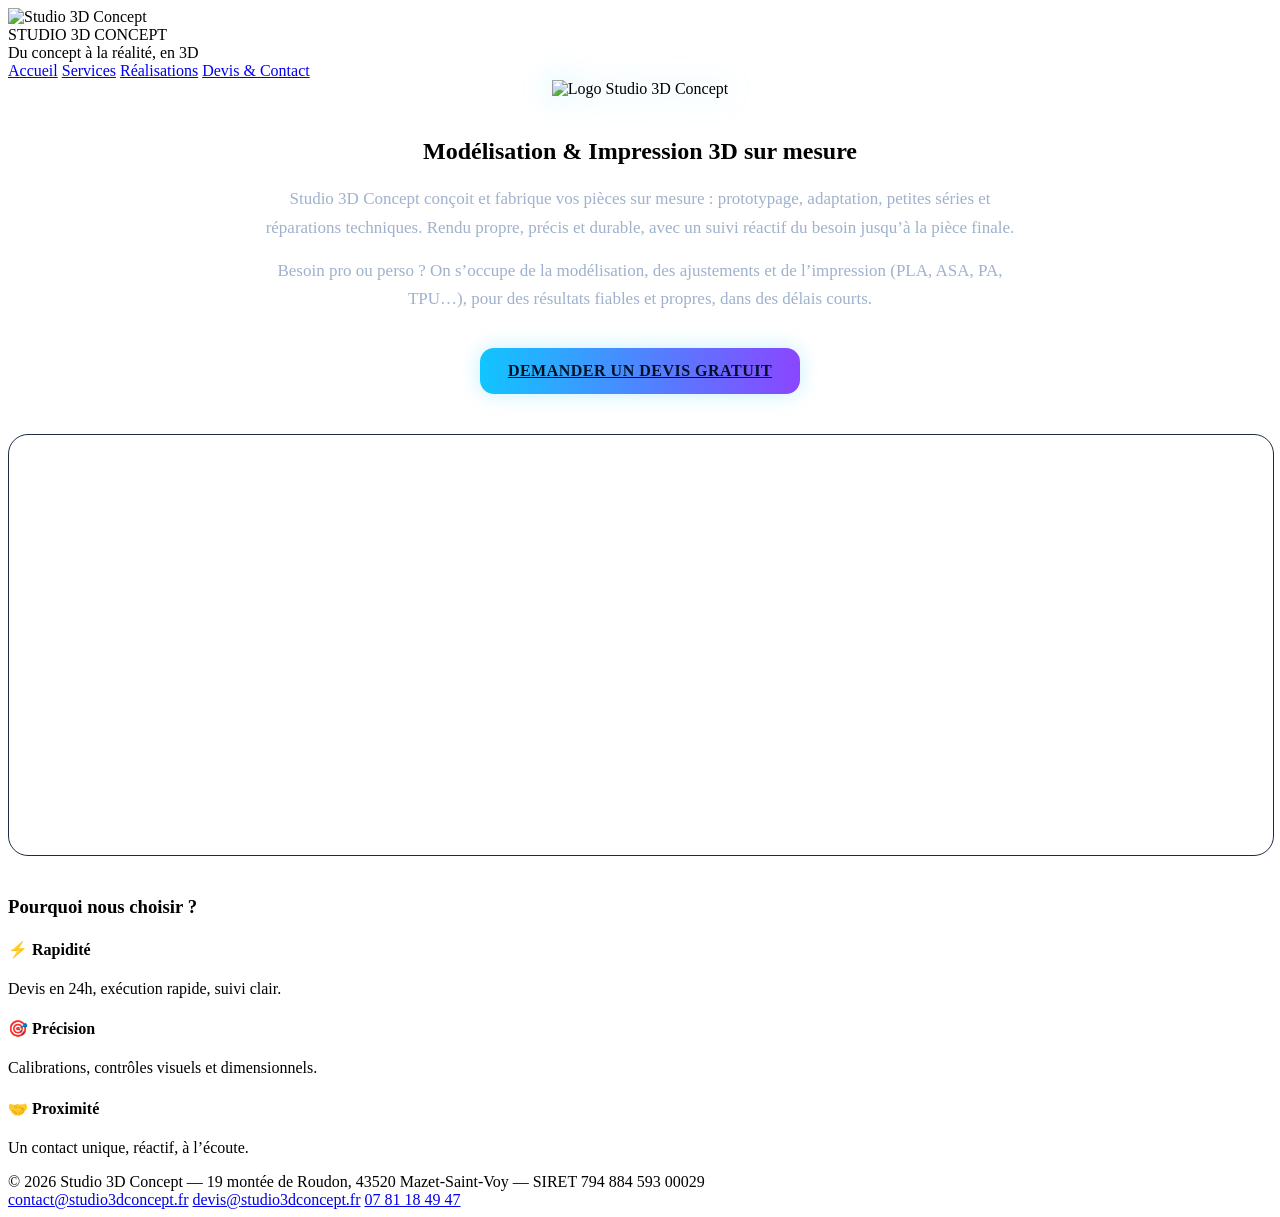
==== index.html @ 55930c5d "Add files via upload" ====
<!DOCTYPE html>
<html lang="fr">
<head>
  <meta charset="UTF-8" />
  <meta name="viewport" content="width=device-width, initial-scale=1" />
  <title>Studio 3D Concept | Modélisation & Impression 3D sur mesure en Haute-Loire</title>

  <!-- SEO de base -->
  <meta name="description" content="Studio 3D Concept à Mazet-Saint-Voy (43) : modélisation et impression 3D sur mesure. Du prototype à la petite série, rendu propre, précis et rapide. Devis gratuit." />
  <meta name="keywords" content="impression 3D, modélisation 3D, prototype, Haute-Loire, Studio 3D Concept, pièce sur mesure, prototypage, réparation, petite série, Mazet-Saint-Voy" />
  <meta name="robots" content="index, follow" />
  <meta name="author" content="Studio 3D Concept" />

  <!-- Open Graph / partage -->
  <meta property="og:type" content="website" />
  <meta property="og:title" content="Studio 3D Concept | Du concept à la réalité, en 3D" />
  <meta property="og:description" content="Modélisation & Impression 3D sur mesure — prototypes, adaptations, réparations et petites séries." />
  <meta property="og:url" content="https://studio3dconcept.fr" />
  <meta property="og:image" content="https://studio3dconcept.fr/assets/img/logo-Picsart-BackgroundRemover.png" />

  <!-- Favicon -->
  <link rel="icon" type="image/png" href="assets/img/logo-Picsart-BackgroundRemover.png" />

  <!-- Google Search Console -->
  <meta name="google-site-verification" content="google74eea934f2aa5e06" />

  <!-- Google Analytics (GA4) -->
  <!-- Google tag (gtag.js) -->
  <script async src="https://www.googletagmanager.com/gtag/js?id=G-MCQ4XC82R2"></script>
  <script>
    window.dataLayer = window.dataLayer || [];
    function gtag(){dataLayer.push(arguments);}
    gtag('js', new Date());
    gtag('config', 'G-MCQ4XC82R2');
  </script>

  <!-- Données structurées (référencement local) -->
  <script type="application/ld+json">
  {
    "@context": "https://schema.org",
    "@type": "LocalBusiness",
    "name": "Studio 3D Concept",
    "image": "https://studio3dconcept.fr/assets/img/logo-Picsart-BackgroundRemover.png",
    "url": "https://studio3dconcept.fr",
    "telephone": "+33781184947",
    "email": "contact@studio3dconcept.fr",
    "address": {
      "@type": "PostalAddress",
      "streetAddress": "19 montée de Roudon",
      "postalCode": "43520",
      "addressLocality": "Mazet-Saint-Voy",
      "addressCountry": "FR"
    },
    "description": "Modélisation et impression 3D sur mesure : prototypes, ajustements, réparations et petites séries."
  }
  </script>

  <!-- CSS global -->
  <link rel="stylesheet" href="assets/css/app.css" />

  <!-- Styles page -->
  <style>
    .hero-logo{width:160px;height:auto;margin-bottom:20px;filter:drop-shadow(0 0 15px rgba(17,197,255,.3))}
    .intro-text{max-width:780px;margin:14px auto;color:#9fb1cc;font-size:17px;line-height:1.7}
    .cta-btn{display:inline-block;margin-top:20px;padding:14px 28px;border-radius:14px;
      background:linear-gradient(90deg,#11c5ff,#8a46ff);color:#001122;font-weight:800;text-transform:uppercase;letter-spacing:.5px;
      box-shadow:0 0 20px rgba(17,197,255,.25);transition:transform .2s,opacity .2s}
    .cta-btn:hover{transform:translateY(-2px);opacity:.9}
    .carousel{width:100%;height:420px;border-radius:20px;overflow:hidden;position:relative;border:1px solid #1f2b45;margin:40px auto}
    .carousel img{position:absolute;inset:0;width:100%;height:100%;object-fit:cover;opacity:0;transition:opacity 1s ease-in-out}
    .carousel img.active{opacity:1}
    @media (max-width:700px){.carousel{height:300px}}
  </style>
</head>

<body>
  <!-- HEADER -->
  <header class="hdr">
    <div class="container topbar">
      <img src="assets/img/logo-Picsart-BackgroundRemover.png" alt="Studio 3D Concept" class="logo" />
      <div>
        <div class="brand">STUDIO 3D CONCEPT</div>
        <div class="tag">Du concept à la réalité, en 3D</div>
      </div>
    </div>
    <nav class="container nav">
      <a href="./index.html" aria-current="page">Accueil</a>
      <a href="./services.html">Services</a>
      <a href="./realisations.html">Réalisations</a>
      <a href="./contact.html">Devis & Contact</a>
    </nav>
  </header>

  <!-- CONTENU -->
  <main class="container">
    <!-- HERO -->
    <section class="hero" style="text-align:center">
      <img src="assets/img/logo-Picsart-BackgroundRemover.png" alt="Logo Studio 3D Concept" class="hero-logo" />
      <h1>Modélisation & Impression 3D sur mesure</h1>
      <p class="intro-text">
        Studio 3D Concept conçoit et fabrique vos pièces sur mesure : prototypage, adaptation,
        petites séries et réparations techniques. Rendu propre, précis et durable, avec un suivi
        réactif du besoin jusqu’à la pièce finale.
      </p>
      <p class="intro-text">
        Besoin pro ou perso ? On s’occupe de la modélisation, des ajustements et de l’impression
        (PLA, ASA, PA, TPU…), pour des résultats fiables et propres, dans des délais courts.
      </p>
      <a href="./contact.html" class="cta-btn">Demander un devis gratuit</a>
    </section>

    <!-- CARROUSEL -->
    <section>
      <div class="carousel" id="carousel">
        <img src="assets/img/logo1.jpg" alt="Pièce 3D 1" class="active" />
        <img src="assets/img/gallery2.jpg" alt="Pièce 3D 2" />
        <img src="assets/img/gallery3.jpg" alt="Pièce 3D 3" />
        <img src="assets/img/gallery4.jpg" alt="Pièce 3D 4" />
      </div>
    </section>

    <!-- VALEURS -->
    <section>
      <div class="card">
        <h3>Pourquoi nous choisir ?</h3>
        <div class="grid-3">
          <div class="pill"><h4>⚡ Rapidité</h4><p class="lead">Devis en 24h, exécution rapide, suivi clair.</p></div>
          <div class="pill"><h4>🎯 Précision</h4><p class="lead">Calibrations, contrôles visuels et dimensionnels.</p></div>
          <div class="pill"><h4>🤝 Proximité</h4><p class="lead">Un contact unique, réactif, à l’écoute.</p></div>
        </div>
      </div>
    </section>
  </main>

  <!-- FOOTER -->
  <footer class="foot">
    <div class="container">
      © <span id="year"></span> Studio 3D Concept — 19 montée de Roudon, 43520 Mazet-Saint-Voy — SIRET 794 884 593 00029
      <div class="contacts">
        <a href="mailto:contact@studio3dconcept.fr">contact@studio3dconcept.fr</a>
        <a href="mailto:devis@studio3dconcept.fr">devis@studio3dconcept.fr</a>
        <a href="tel:+33781184947">07 81 18 49 47</a>
      </div>
    </div>
  </footer>

  <!-- JS global (si tu as un app.css/app.js) -->
  <script src="assets/js/main.js"></script>

  <!-- JS page : année + carrousel robuste -->
  <script>
    document.addEventListener('DOMContentLoaded', () => {
      const y = document.getElementById('year');
      if (y) y.textContent = new Date().getFullYear();

      const box = document.getElementById('carousel');
      if (!box) return;

      const nodes = [...box.querySelectorAll('img')];
      if (!nodes.length) return;

      const ok = [];
      let left = nodes.length;

      function start() {
        if (!ok.length) return;
        ok.forEach((img, i) => img.classList.toggle('active', i === 0));
        let i = 0;
        setInterval(() => {
          ok[i].classList.remove('active');
          i = (i + 1) % ok.length;
          ok[i].classList.add('active');
        }, 5000);
      }

      nodes.forEach(img => {
        const t = new Image();
        t.onload  = () => { ok.push(img); if (--left === 0) start(); };
        t.onerror = () => { img.remove();  if (--left === 0) start(); };
        t.src = img.src;
      });
    });
  </script>
</body>
</html>
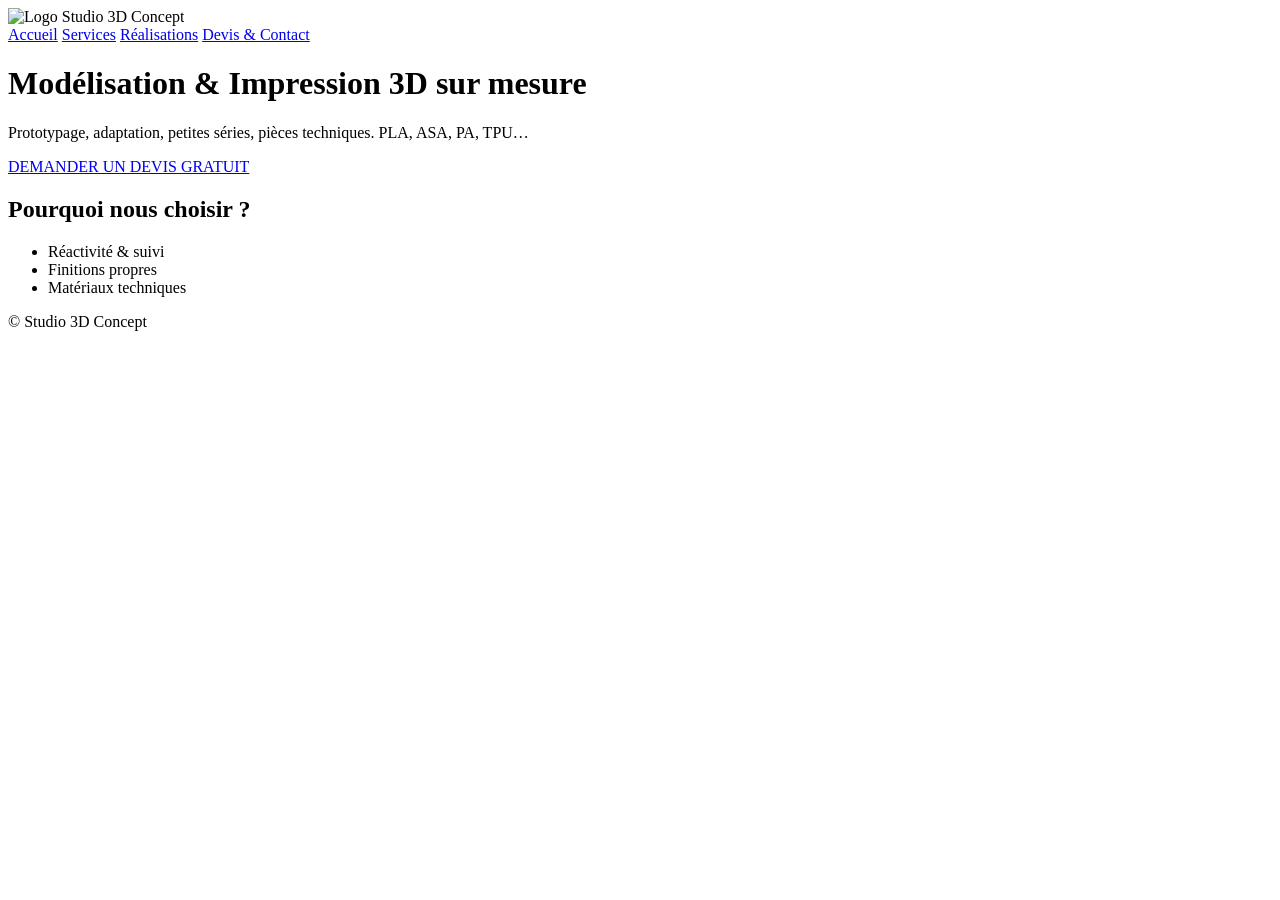
==== commit c2902697: "index.html" ====
--- a/index.html
+++ b/index.html
@@ -1,185 +1,45 @@
 <!DOCTYPE html>
 <html lang="fr">
 <head>
-  <meta charset="UTF-8" />
-  <meta name="viewport" content="width=device-width, initial-scale=1" />
-  <title>Studio 3D Concept | Modélisation & Impression 3D sur mesure en Haute-Loire</title>
+<meta charset="utf-8" />
+<meta name="viewport" content="width=device-width, initial-scale=1" />
+<title>Studio 3D Concept – Modélisation & Impression 3D</title>
+<!-- IMPORTANT pour GitHub Pages -->
+<base href="/studio3dconcept/">
+<link rel="stylesheet" href="app.css" />
+<script defer src="main.js"></script>
+</head>
+<body>
+<header class="container">
+<img src="logo1.jpg" alt="Logo Studio 3D Concept" class="logo" />
+<nav class="nav">
+<a href="index.html">Accueil</a>
+<a href="services.html">Services</a>
+<a href="realisations.html">Réalisations</a>
+<a href="contact.html">Devis & Contact</a>
+</nav>
+</header>
 
-  <!-- SEO de base -->
-  <meta name="description" content="Studio 3D Concept à Mazet-Saint-Voy (43) : modélisation et impression 3D sur mesure. Du prototype à la petite série, rendu propre, précis et rapide. Devis gratuit." />
-  <meta name="keywords" content="impression 3D, modélisation 3D, prototype, Haute-Loire, Studio 3D Concept, pièce sur mesure, prototypage, réparation, petite série, Mazet-Saint-Voy" />
-  <meta name="robots" content="index, follow" />
-  <meta name="author" content="Studio 3D Concept" />
 
-  <!-- Open Graph / partage -->
-  <meta property="og:type" content="website" />
-  <meta property="og:title" content="Studio 3D Concept | Du concept à la réalité, en 3D" />
-  <meta property="og:description" content="Modélisation & Impression 3D sur mesure — prototypes, adaptations, réparations et petites séries." />
-  <meta property="og:url" content="https://studio3dconcept.fr" />
-  <meta property="og:image" content="https://studio3dconcept.fr/assets/img/logo-Picsart-BackgroundRemover.png" />
+<main class="container">
+<h1>Modélisation & Impression 3D sur mesure</h1>
+<p>Prototypage, adaptation, petites séries, pièces techniques. PLA, ASA, PA, TPU…</p>
+<p><a class="btn" href="contact.html">DEMANDER UN DEVIS GRATUIT</a></p>
 
-  <!-- Favicon -->
-  <link rel="icon" type="image/png" href="assets/img/logo-Picsart-BackgroundRemover.png" />
 
-  <!-- Google Search Console -->
-  <meta name="google-site-verification" content="google74eea934f2aa5e06" />
+<section class="card">
+<h2>Pourquoi nous choisir ?</h2>
+<ul>
+<li>Réactivité & suivi</li>
+<li>Finitions propres</li>
+<li>Matériaux techniques</li>
+</ul>
+</section>
+</main>
 
-  <!-- Google Analytics (GA4) -->
-  <!-- Google tag (gtag.js) -->
-  <script async src="https://www.googletagmanager.com/gtag/js?id=G-MCQ4XC82R2"></script>
-  <script>
-    window.dataLayer = window.dataLayer || [];
-    function gtag(){dataLayer.push(arguments);}
-    gtag('js', new Date());
-    gtag('config', 'G-MCQ4XC82R2');
-  </script>
 
-  <!-- Données structurées (référencement local) -->
-  <script type="application/ld+json">
-  {
-    "@context": "https://schema.org",
-    "@type": "LocalBusiness",
-    "name": "Studio 3D Concept",
-    "image": "https://studio3dconcept.fr/assets/img/logo-Picsart-BackgroundRemover.png",
-    "url": "https://studio3dconcept.fr",
-    "telephone": "+33781184947",
-    "email": "contact@studio3dconcept.fr",
-    "address": {
-      "@type": "PostalAddress",
-      "streetAddress": "19 montée de Roudon",
-      "postalCode": "43520",
-      "addressLocality": "Mazet-Saint-Voy",
-      "addressCountry": "FR"
-    },
-    "description": "Modélisation et impression 3D sur mesure : prototypes, ajustements, réparations et petites séries."
-  }
-  </script>
-
-  <!-- CSS global -->
-  <link rel="stylesheet" href="assets/css/app.css" />
-
-  <!-- Styles page -->
-  <style>
-    .hero-logo{width:160px;height:auto;margin-bottom:20px;filter:drop-shadow(0 0 15px rgba(17,197,255,.3))}
-    .intro-text{max-width:780px;margin:14px auto;color:#9fb1cc;font-size:17px;line-height:1.7}
-    .cta-btn{display:inline-block;margin-top:20px;padding:14px 28px;border-radius:14px;
-      background:linear-gradient(90deg,#11c5ff,#8a46ff);color:#001122;font-weight:800;text-transform:uppercase;letter-spacing:.5px;
-      box-shadow:0 0 20px rgba(17,197,255,.25);transition:transform .2s,opacity .2s}
-    .cta-btn:hover{transform:translateY(-2px);opacity:.9}
-    .carousel{width:100%;height:420px;border-radius:20px;overflow:hidden;position:relative;border:1px solid #1f2b45;margin:40px auto}
-    .carousel img{position:absolute;inset:0;width:100%;height:100%;object-fit:cover;opacity:0;transition:opacity 1s ease-in-out}
-    .carousel img.active{opacity:1}
-    @media (max-width:700px){.carousel{height:300px}}
-  </style>
-</head>
-
-<body>
-  <!-- HEADER -->
-  <header class="hdr">
-    <div class="container topbar">
-      <img src="assets/img/logo-Picsart-BackgroundRemover.png" alt="Studio 3D Concept" class="logo" />
-      <div>
-        <div class="brand">STUDIO 3D CONCEPT</div>
-        <div class="tag">Du concept à la réalité, en 3D</div>
-      </div>
-    </div>
-    <nav class="container nav">
-      <a href="./index.html" aria-current="page">Accueil</a>
-      <a href="./services.html">Services</a>
-      <a href="./realisations.html">Réalisations</a>
-      <a href="./contact.html">Devis & Contact</a>
-    </nav>
-  </header>
-
-  <!-- CONTENU -->
-  <main class="container">
-    <!-- HERO -->
-    <section class="hero" style="text-align:center">
-      <img src="assets/img/logo-Picsart-BackgroundRemover.png" alt="Logo Studio 3D Concept" class="hero-logo" />
-      <h1>Modélisation & Impression 3D sur mesure</h1>
-      <p class="intro-text">
-        Studio 3D Concept conçoit et fabrique vos pièces sur mesure : prototypage, adaptation,
-        petites séries et réparations techniques. Rendu propre, précis et durable, avec un suivi
-        réactif du besoin jusqu’à la pièce finale.
-      </p>
-      <p class="intro-text">
-        Besoin pro ou perso ? On s’occupe de la modélisation, des ajustements et de l’impression
-        (PLA, ASA, PA, TPU…), pour des résultats fiables et propres, dans des délais courts.
-      </p>
-      <a href="./contact.html" class="cta-btn">Demander un devis gratuit</a>
-    </section>
-
-    <!-- CARROUSEL -->
-    <section>
-      <div class="carousel" id="carousel">
-        <img src="assets/img/logo1.jpg" alt="Pièce 3D 1" class="active" />
-        <img src="assets/img/gallery2.jpg" alt="Pièce 3D 2" />
-        <img src="assets/img/gallery3.jpg" alt="Pièce 3D 3" />
-        <img src="assets/img/gallery4.jpg" alt="Pièce 3D 4" />
-      </div>
-    </section>
-
-    <!-- VALEURS -->
-    <section>
-      <div class="card">
-        <h3>Pourquoi nous choisir ?</h3>
-        <div class="grid-3">
-          <div class="pill"><h4>⚡ Rapidité</h4><p class="lead">Devis en 24h, exécution rapide, suivi clair.</p></div>
-          <div class="pill"><h4>🎯 Précision</h4><p class="lead">Calibrations, contrôles visuels et dimensionnels.</p></div>
-          <div class="pill"><h4>🤝 Proximité</h4><p class="lead">Un contact unique, réactif, à l’écoute.</p></div>
-        </div>
-      </div>
-    </section>
-  </main>
-
-  <!-- FOOTER -->
-  <footer class="foot">
-    <div class="container">
-      © <span id="year"></span> Studio 3D Concept — 19 montée de Roudon, 43520 Mazet-Saint-Voy — SIRET 794 884 593 00029
-      <div class="contacts">
-        <a href="mailto:contact@studio3dconcept.fr">contact@studio3dconcept.fr</a>
-        <a href="mailto:devis@studio3dconcept.fr">devis@studio3dconcept.fr</a>
-        <a href="tel:+33781184947">07 81 18 49 47</a>
-      </div>
-    </div>
-  </footer>
-
-  <!-- JS global (si tu as un app.css/app.js) -->
-  <script src="assets/js/main.js"></script>
-
-  <!-- JS page : année + carrousel robuste -->
-  <script>
-    document.addEventListener('DOMContentLoaded', () => {
-      const y = document.getElementById('year');
-      if (y) y.textContent = new Date().getFullYear();
-
-      const box = document.getElementById('carousel');
-      if (!box) return;
-
-      const nodes = [...box.querySelectorAll('img')];
-      if (!nodes.length) return;
-
-      const ok = [];
-      let left = nodes.length;
-
-      function start() {
-        if (!ok.length) return;
-        ok.forEach((img, i) => img.classList.toggle('active', i === 0));
-        let i = 0;
-        setInterval(() => {
-          ok[i].classList.remove('active');
-          i = (i + 1) % ok.length;
-          ok[i].classList.add('active');
-        }, 5000);
-      }
-
-      nodes.forEach(img => {
-        const t = new Image();
-        t.onload  = () => { ok.push(img); if (--left === 0) start(); };
-        t.onerror = () => { img.remove();  if (--left === 0) start(); };
-        t.src = img.src;
-      });
-    });
-  </script>
+<footer class="container foot">
+© Studio 3D Concept
+</footer>
 </body>
 </html>
--- a/app.css
+++ b/app.css
@@ -0,0 +1,102 @@
+:root{
+  --bg:#000; --text:#eaf2ff; --muted:#9fb1cc;
+  --line:#1f2b45; --card:#0a0d16;
+  --c1:#11c5ff; --c2:#8a46ff;
+}
+*{box-sizing:border-box} html,body{margin:0}
+body{background:var(--bg);color:var(--text);font-family:Inter,system-ui,Arial,sans-serif}
+a{color:var(--c1);text-decoration:none} a:hover{text-decoration:underline}
+.container{max-width:1100px;margin:0 auto;padding:0 20px}
+
+/* Header + nav */
+.hdr{border-bottom:1px solid var(--line);background:#05070d}
+.topbar{display:flex;align-items:center;gap:16px;padding:12px 0}
+.logo{width:44px;height:44px;object-fit:contain;filter:drop-shadow(0 0 10px rgba(138,70,255,.35))}
+.brand{font-weight:800;font-size:18px;background:linear-gradient(90deg,var(--c1),var(--c2));-webkit-background-clip:text;color:transparent}
+.tag{color:var(--muted);font-size:12px}
+.nav{display:flex;gap:14px;flex-wrap:wrap;padding:8px 0 14px}
+.nav a{padding:10px 14px;border:1px solid transparent;border-radius:10px;color:#d9e7ff}
+.nav a.active,.nav a:hover{border-color:var(--line);background:#0e1a31}
+
+/* Sections */
+.hero{padding:56px 0;text-align:center}
+.hero h1,.hero h2{margin:0;font-size:40px;font-weight:800;background:linear-gradient(90deg,var(--c1),var(--c2));-webkit-background-clip:text;color:transparent}
+.hero p{max-width:820px;margin:14px auto 0;color:var(--muted);font-size:18px;line-height:1.6}
+section{padding:36px 0}
+.card{background:var(--card);border:1px solid var(--line);border-radius:18px;padding:24px}
+.grid-2{display:grid;grid-template-columns:repeat(2,minmax(0,1fr));gap:16px}
+.grid-3{display:grid;grid-template-columns:repeat(3,minmax(0,1fr));gap:16px}
+@media (max-width:900px){.grid-2,.grid-3{grid-template-columns:1fr}}
+h3{margin:0 0 14px;font-size:24px;font-weight:800;background:linear-gradient(90deg,var(--c1),var(--c2));-webkit-background-clip:text;color:transparent}
+.lead{color:var(--muted)}
+.pill{background:#0e1a31;border:1px solid var(--line);border-radius:14px;padding:14px}
+.pill h4{margin:0 0 6px;color:var(--c1);font-size:18px}
+
+/* Gallery */
+.gallery{display:grid;grid-template-columns:repeat(auto-fit,minmax(180px,1fr));gap:14px}
+.thumb{aspect-ratio:1/1;border-radius:14px;overflow:hidden;border:1px solid var(--line);background:#0e1a31;cursor:pointer}
+.thumb img{width:100%;height:100%;object-fit:cover;transition:transform .25s,opacity .25s}
+.thumb:hover img{transform:scale(1.04);opacity:.95}
+
+/* Form + footer */
+form{display:grid;gap:12px;max-width:560px;margin:0 auto}
+input,textarea{background:#0e1a31;border:1px solid var(--line);border-radius:12px;color:var(--text);padding:12px;font:inherit}
+textarea{min-height:130px}
+button{background:linear-gradient(90deg,var(--c1),var(--c2));color:#001122;font-weight:800;padding:12px 18px;border:none;border-radius:12px;cursor:pointer}
+button:hover{opacity:.9}
+.foot{margin-top:40px;border-top:1px solid var(--line);background:#05070d;padding:22px 0;text-align:center;color:var(--muted);font-size:14px}
+.foot .contacts{margin-top:8px;display:flex;gap:12px;flex-wrap:wrap;justify-content:center}
+.foot .contacts a{color:#fff}
+/* HERO logo et texte */
+.hero-logo{
+  width:160px;
+  height:auto;
+  margin-bottom:20px;
+  filter:drop-shadow(0 0 15px rgba(17,197,255,.3));
+}
+.intro-text{
+  max-width:780px;
+  margin:14px auto;
+  color:var(--muted);
+  font-size:17px;
+  line-height:1.7;
+}
+.cta-btn{
+  display:inline-block;
+  margin-top:20px;
+  padding:14px 28px;
+  border-radius:14px;
+  background:linear-gradient(90deg,var(--c1),var(--c2));
+  color:#001122;
+  font-weight:800;
+  text-transform:uppercase;
+  letter-spacing:.5px;
+  box-shadow:0 0 20px rgba(17,197,255,.25);
+  transition:transform .2s,opacity .2s;
+}
+.cta-btn:hover{
+  transform:translateY(-2px);
+  opacity:.9;
+}
+
+/* CARROUSEL */
+.carousel{
+  width:100%;
+  height:420px;
+  border-radius:20px;
+  overflow:hidden;
+  position:relative;
+  border:1px solid var(--line);
+  margin:40px auto;
+}
+.carousel img{
+  position:absolute;
+  width:100%;
+  height:100%;
+  object-fit:cover;
+  opacity:0;
+  transition:opacity 1s ease-in-out;
+}
+.carousel img.active{
+  opacity:1;
+}
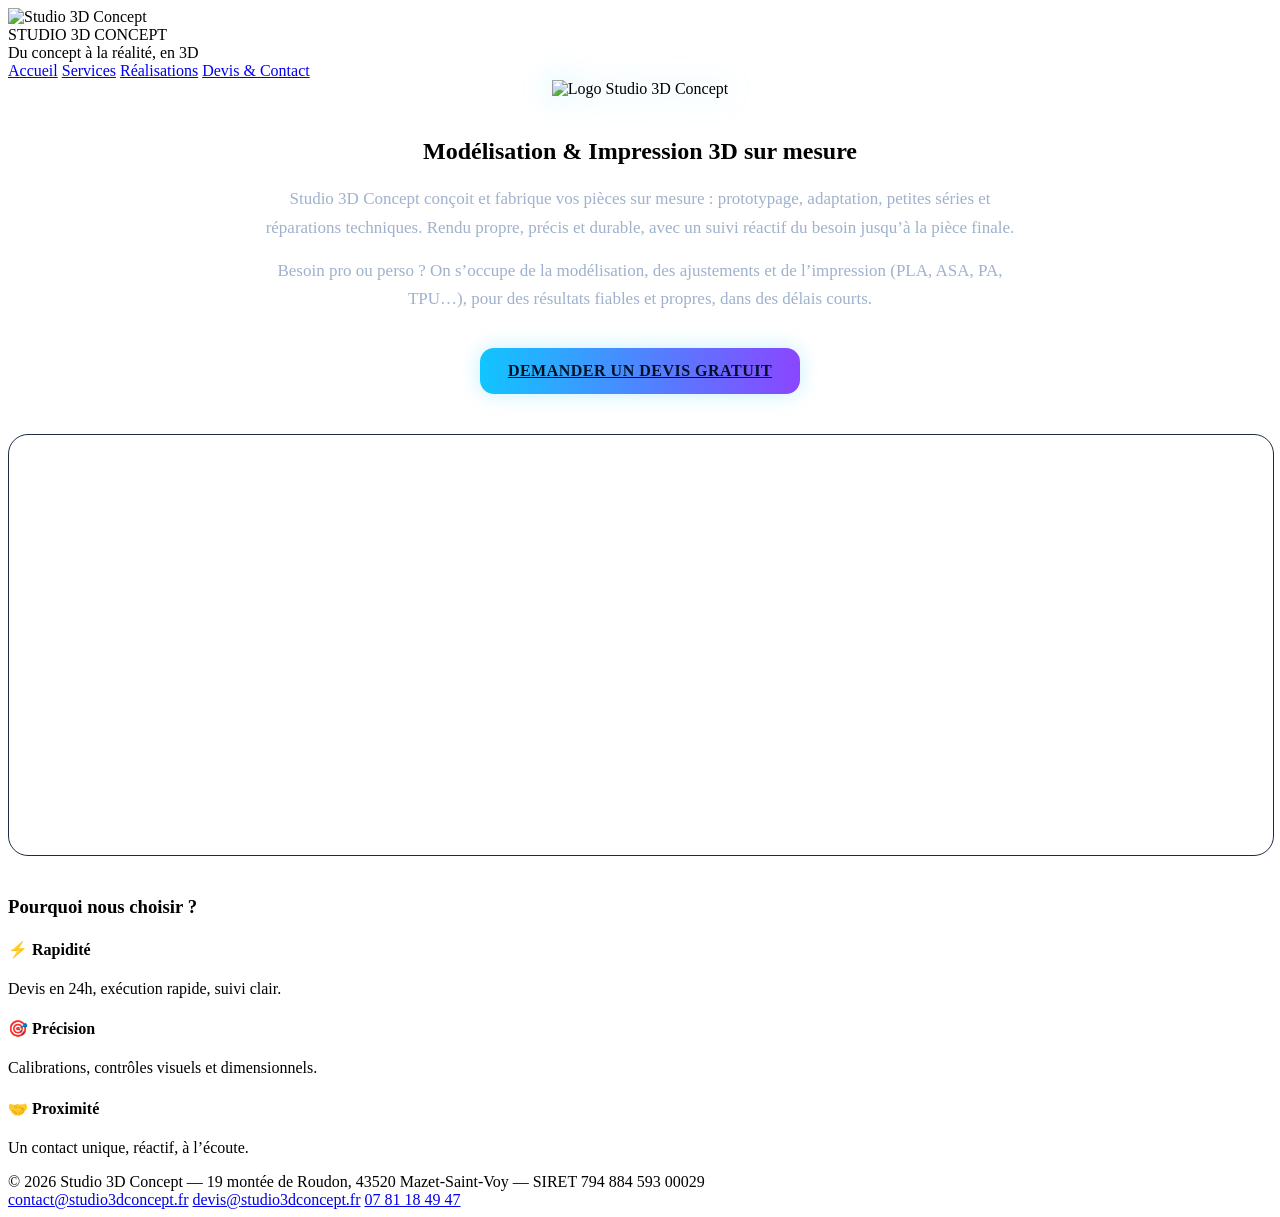
==== commit 1d4de8f1: "Add files via upload" ====
--- a/index.html
+++ b/index.html
@@ -1,45 +1,185 @@
 <!DOCTYPE html>
 <html lang="fr">
 <head>
-<meta charset="utf-8" />
-<meta name="viewport" content="width=device-width, initial-scale=1" />
-<title>Studio 3D Concept – Modélisation & Impression 3D</title>
-<!-- IMPORTANT pour GitHub Pages -->
-<base href="/studio3dconcept/">
-<link rel="stylesheet" href="app.css" />
-<script defer src="main.js"></script>
+  <meta charset="UTF-8" />
+  <meta name="viewport" content="width=device-width, initial-scale=1" />
+  <title>Studio 3D Concept | Modélisation & Impression 3D sur mesure en Haute-Loire</title>
+
+  <!-- SEO de base -->
+  <meta name="description" content="Studio 3D Concept à Mazet-Saint-Voy (43) : modélisation et impression 3D sur mesure. Du prototype à la petite série, rendu propre, précis et rapide. Devis gratuit." />
+  <meta name="keywords" content="impression 3D, modélisation 3D, prototype, Haute-Loire, Studio 3D Concept, pièce sur mesure, prototypage, réparation, petite série, Mazet-Saint-Voy" />
+  <meta name="robots" content="index, follow" />
+  <meta name="author" content="Studio 3D Concept" />
+
+  <!-- Open Graph / partage -->
+  <meta property="og:type" content="website" />
+  <meta property="og:title" content="Studio 3D Concept | Du concept à la réalité, en 3D" />
+  <meta property="og:description" content="Modélisation & Impression 3D sur mesure — prototypes, adaptations, réparations et petites séries." />
+  <meta property="og:url" content="https://studio3dconcept.fr" />
+  <meta property="og:image" content="https://studio3dconcept.fr/assets/img/logo-Picsart-BackgroundRemover.png" />
+
+  <!-- Favicon -->
+  <link rel="icon" type="image/png" href="assets/img/logo-Picsart-BackgroundRemover.png" />
+
+  <!-- Google Search Console -->
+  <meta name="google-site-verification" content="google74eea934f2aa5e06" />
+
+  <!-- Google Analytics (GA4) -->
+  <!-- Google tag (gtag.js) -->
+  <script async src="https://www.googletagmanager.com/gtag/js?id=G-MCQ4XC82R2"></script>
+  <script>
+    window.dataLayer = window.dataLayer || [];
+    function gtag(){dataLayer.push(arguments);}
+    gtag('js', new Date());
+    gtag('config', 'G-MCQ4XC82R2');
+  </script>
+
+  <!-- Données structurées (référencement local) -->
+  <script type="application/ld+json">
+  {
+    "@context": "https://schema.org",
+    "@type": "LocalBusiness",
+    "name": "Studio 3D Concept",
+    "image": "https://studio3dconcept.fr/assets/img/logo-Picsart-BackgroundRemover.png",
+    "url": "https://studio3dconcept.fr",
+    "telephone": "+33781184947",
+    "email": "contact@studio3dconcept.fr",
+    "address": {
+      "@type": "PostalAddress",
+      "streetAddress": "19 montée de Roudon",
+      "postalCode": "43520",
+      "addressLocality": "Mazet-Saint-Voy",
+      "addressCountry": "FR"
+    },
+    "description": "Modélisation et impression 3D sur mesure : prototypes, ajustements, réparations et petites séries."
+  }
+  </script>
+
+  <!-- CSS global -->
+  <link rel="stylesheet" href="assets/css/app.css" />
+
+  <!-- Styles page -->
+  <style>
+    .hero-logo{width:160px;height:auto;margin-bottom:20px;filter:drop-shadow(0 0 15px rgba(17,197,255,.3))}
+    .intro-text{max-width:780px;margin:14px auto;color:#9fb1cc;font-size:17px;line-height:1.7}
+    .cta-btn{display:inline-block;margin-top:20px;padding:14px 28px;border-radius:14px;
+      background:linear-gradient(90deg,#11c5ff,#8a46ff);color:#001122;font-weight:800;text-transform:uppercase;letter-spacing:.5px;
+      box-shadow:0 0 20px rgba(17,197,255,.25);transition:transform .2s,opacity .2s}
+    .cta-btn:hover{transform:translateY(-2px);opacity:.9}
+    .carousel{width:100%;height:420px;border-radius:20px;overflow:hidden;position:relative;border:1px solid #1f2b45;margin:40px auto}
+    .carousel img{position:absolute;inset:0;width:100%;height:100%;object-fit:cover;opacity:0;transition:opacity 1s ease-in-out}
+    .carousel img.active{opacity:1}
+    @media (max-width:700px){.carousel{height:300px}}
+  </style>
 </head>
+
 <body>
-<header class="container">
-<img src="logo1.jpg" alt="Logo Studio 3D Concept" class="logo" />
-<nav class="nav">
-<a href="index.html">Accueil</a>
-<a href="services.html">Services</a>
-<a href="realisations.html">Réalisations</a>
-<a href="contact.html">Devis & Contact</a>
-</nav>
-</header>
+  <!-- HEADER -->
+  <header class="hdr">
+    <div class="container topbar">
+      <img src="assets/img/logo-Picsart-BackgroundRemover.png" alt="Studio 3D Concept" class="logo" />
+      <div>
+        <div class="brand">STUDIO 3D CONCEPT</div>
+        <div class="tag">Du concept à la réalité, en 3D</div>
+      </div>
+    </div>
+    <nav class="container nav">
+      <a href="./index.html" aria-current="page">Accueil</a>
+      <a href="./services.html">Services</a>
+      <a href="./realisations.html">Réalisations</a>
+      <a href="./contact.html">Devis & Contact</a>
+    </nav>
+  </header>
 
+  <!-- CONTENU -->
+  <main class="container">
+    <!-- HERO -->
+    <section class="hero" style="text-align:center">
+      <img src="assets/img/logo-Picsart-BackgroundRemover.png" alt="Logo Studio 3D Concept" class="hero-logo" />
+      <h1>Modélisation & Impression 3D sur mesure</h1>
+      <p class="intro-text">
+        Studio 3D Concept conçoit et fabrique vos pièces sur mesure : prototypage, adaptation,
+        petites séries et réparations techniques. Rendu propre, précis et durable, avec un suivi
+        réactif du besoin jusqu’à la pièce finale.
+      </p>
+      <p class="intro-text">
+        Besoin pro ou perso ? On s’occupe de la modélisation, des ajustements et de l’impression
+        (PLA, ASA, PA, TPU…), pour des résultats fiables et propres, dans des délais courts.
+      </p>
+      <a href="./contact.html" class="cta-btn">Demander un devis gratuit</a>
+    </section>
 
-<main class="container">
-<h1>Modélisation & Impression 3D sur mesure</h1>
-<p>Prototypage, adaptation, petites séries, pièces techniques. PLA, ASA, PA, TPU…</p>
-<p><a class="btn" href="contact.html">DEMANDER UN DEVIS GRATUIT</a></p>
+    <!-- CARROUSEL -->
+    <section>
+      <div class="carousel" id="carousel">
+        <img src="assets/img/logo1.jpg" alt="Pièce 3D 1" class="active" />
+        <img src="assets/img/gallery2.jpg" alt="Pièce 3D 2" />
+        <img src="assets/img/gallery3.jpg" alt="Pièce 3D 3" />
+        <img src="assets/img/gallery4.jpg" alt="Pièce 3D 4" />
+      </div>
+    </section>
 
+    <!-- VALEURS -->
+    <section>
+      <div class="card">
+        <h3>Pourquoi nous choisir ?</h3>
+        <div class="grid-3">
+          <div class="pill"><h4>⚡ Rapidité</h4><p class="lead">Devis en 24h, exécution rapide, suivi clair.</p></div>
+          <div class="pill"><h4>🎯 Précision</h4><p class="lead">Calibrations, contrôles visuels et dimensionnels.</p></div>
+          <div class="pill"><h4>🤝 Proximité</h4><p class="lead">Un contact unique, réactif, à l’écoute.</p></div>
+        </div>
+      </div>
+    </section>
+  </main>
 
-<section class="card">
-<h2>Pourquoi nous choisir ?</h2>
-<ul>
-<li>Réactivité & suivi</li>
-<li>Finitions propres</li>
-<li>Matériaux techniques</li>
-</ul>
-</section>
-</main>
+  <!-- FOOTER -->
+  <footer class="foot">
+    <div class="container">
+      © <span id="year"></span> Studio 3D Concept — 19 montée de Roudon, 43520 Mazet-Saint-Voy — SIRET 794 884 593 00029
+      <div class="contacts">
+        <a href="mailto:contact@studio3dconcept.fr">contact@studio3dconcept.fr</a>
+        <a href="mailto:devis@studio3dconcept.fr">devis@studio3dconcept.fr</a>
+        <a href="tel:+33781184947">07 81 18 49 47</a>
+      </div>
+    </div>
+  </footer>
 
+  <!-- JS global (si tu as un app.css/app.js) -->
+  <script src="assets/js/main.js"></script>
 
-<footer class="container foot">
-© Studio 3D Concept
-</footer>
+  <!-- JS page : année + carrousel robuste -->
+  <script>
+    document.addEventListener('DOMContentLoaded', () => {
+      const y = document.getElementById('year');
+      if (y) y.textContent = new Date().getFullYear();
+
+      const box = document.getElementById('carousel');
+      if (!box) return;
+
+      const nodes = [...box.querySelectorAll('img')];
+      if (!nodes.length) return;
+
+      const ok = [];
+      let left = nodes.length;
+
+      function start() {
+        if (!ok.length) return;
+        ok.forEach((img, i) => img.classList.toggle('active', i === 0));
+        let i = 0;
+        setInterval(() => {
+          ok[i].classList.remove('active');
+          i = (i + 1) % ok.length;
+          ok[i].classList.add('active');
+        }, 5000);
+      }
+
+      nodes.forEach(img => {
+        const t = new Image();
+        t.onload  = () => { ok.push(img); if (--left === 0) start(); };
+        t.onerror = () => { img.remove();  if (--left === 0) start(); };
+        t.src = img.src;
+      });
+    });
+  </script>
 </body>
 </html>
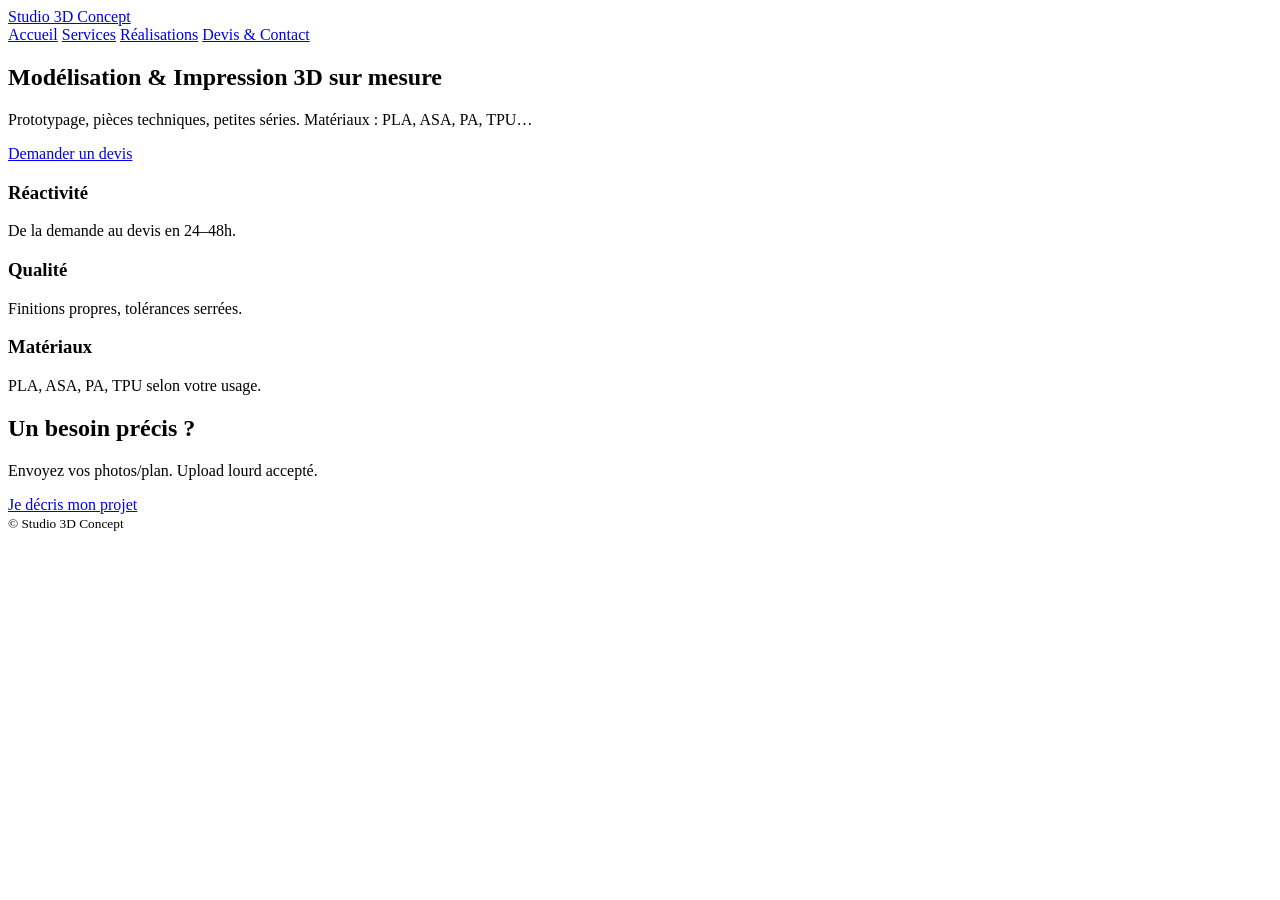
==== commit 780fb1ce: "Add files via upload" ====
--- a/index.html
+++ b/index.html
@@ -1,185 +1,61 @@
 <!DOCTYPE html>
 <html lang="fr">
 <head>
-  <meta charset="UTF-8" />
-  <meta name="viewport" content="width=device-width, initial-scale=1" />
-  <title>Studio 3D Concept | Modélisation & Impression 3D sur mesure en Haute-Loire</title>
+<meta charset="utf-8" />
+<meta name="viewport" content="width=device-width, initial-scale=1" />
+<title>Studio 3D Concept – Modélisation & Impression 3D</title>
+<base href="/studio3dconcept/">
+<link rel="stylesheet" href="app.css" />
+</head>
+<body>
+<header class="site">
+<a class="brand" href="index.html">
+<img src="logo1.jpg" alt="Logo" onerror="this.style.display='none'">
+<span>Studio 3D Concept</span>
+</a>
+<nav>
+<a class="active" href="index.html">Accueil</a>
+<a href="services.html">Services</a>
+<a href="realisations.html">Réalisations</a>
+<a href="contact.html">Devis & Contact</a>
+</nav>
+</header>
 
-  <!-- SEO de base -->
-  <meta name="description" content="Studio 3D Concept à Mazet-Saint-Voy (43) : modélisation et impression 3D sur mesure. Du prototype à la petite série, rendu propre, précis et rapide. Devis gratuit." />
-  <meta name="keywords" content="impression 3D, modélisation 3D, prototype, Haute-Loire, Studio 3D Concept, pièce sur mesure, prototypage, réparation, petite série, Mazet-Saint-Voy" />
-  <meta name="robots" content="index, follow" />
-  <meta name="author" content="Studio 3D Concept" />
 
-  <!-- Open Graph / partage -->
-  <meta property="og:type" content="website" />
-  <meta property="og:title" content="Studio 3D Concept | Du concept à la réalité, en 3D" />
-  <meta property="og:description" content="Modélisation & Impression 3D sur mesure — prototypes, adaptations, réparations et petites séries." />
-  <meta property="og:url" content="https://studio3dconcept.fr" />
-  <meta property="og:image" content="https://studio3dconcept.fr/assets/img/logo-Picsart-BackgroundRemover.png" />
+<main>
+<section class="hero">
+<h1>Modélisation & Impression 3D sur mesure</h1>
+<p>Prototypage, pièces techniques, petites séries. Matériaux : PLA, ASA, PA, TPU…</p>
+<a class="btn" href="contact.html">Demander un devis</a>
+</section>
 
-  <!-- Favicon -->
-  <link rel="icon" type="image/png" href="assets/img/logo-Picsart-BackgroundRemover.png" />
 
-  <!-- Google Search Console -->
-  <meta name="google-site-verification" content="google74eea934f2aa5e06" />
+<section class="grid">
+<article class="card">
+<h3>Réactivité</h3>
+<p>De la demande au devis en 24–48h.</p>
+</article>
+<article class="card">
+<h3>Qualité</h3>
+<p>Finitions propres, tolérances serrées.</p>
+</article>
+<article class="card">
+<h3>Matériaux</h3>
+<p>PLA, ASA, PA, TPU selon votre usage.</p>
+</article>
+</section>
 
-  <!-- Google Analytics (GA4) -->
-  <!-- Google tag (gtag.js) -->
-  <script async src="https://www.googletagmanager.com/gtag/js?id=G-MCQ4XC82R2"></script>
-  <script>
-    window.dataLayer = window.dataLayer || [];
-    function gtag(){dataLayer.push(arguments);}
-    gtag('js', new Date());
-    gtag('config', 'G-MCQ4XC82R2');
-  </script>
 
-  <!-- Données structurées (référencement local) -->
-  <script type="application/ld+json">
-  {
-    "@context": "https://schema.org",
-    "@type": "LocalBusiness",
-    "name": "Studio 3D Concept",
-    "image": "https://studio3dconcept.fr/assets/img/logo-Picsart-BackgroundRemover.png",
-    "url": "https://studio3dconcept.fr",
-    "telephone": "+33781184947",
-    "email": "contact@studio3dconcept.fr",
-    "address": {
-      "@type": "PostalAddress",
-      "streetAddress": "19 montée de Roudon",
-      "postalCode": "43520",
-      "addressLocality": "Mazet-Saint-Voy",
-      "addressCountry": "FR"
-    },
-    "description": "Modélisation et impression 3D sur mesure : prototypes, ajustements, réparations et petites séries."
-  }
-  </script>
+<section class="cta card">
+<h2>Un besoin précis ?</h2>
+<p>Envoyez vos photos/plan. Upload lourd accepté.</p>
+<a class="btn" href="contact.html">Je décris mon projet</a>
+</section>
+</main>
 
-  <!-- CSS global -->
-  <link rel="stylesheet" href="assets/css/app.css" />
 
-  <!-- Styles page -->
-  <style>
-    .hero-logo{width:160px;height:auto;margin-bottom:20px;filter:drop-shadow(0 0 15px rgba(17,197,255,.3))}
-    .intro-text{max-width:780px;margin:14px auto;color:#9fb1cc;font-size:17px;line-height:1.7}
-    .cta-btn{display:inline-block;margin-top:20px;padding:14px 28px;border-radius:14px;
-      background:linear-gradient(90deg,#11c5ff,#8a46ff);color:#001122;font-weight:800;text-transform:uppercase;letter-spacing:.5px;
-      box-shadow:0 0 20px rgba(17,197,255,.25);transition:transform .2s,opacity .2s}
-    .cta-btn:hover{transform:translateY(-2px);opacity:.9}
-    .carousel{width:100%;height:420px;border-radius:20px;overflow:hidden;position:relative;border:1px solid #1f2b45;margin:40px auto}
-    .carousel img{position:absolute;inset:0;width:100%;height:100%;object-fit:cover;opacity:0;transition:opacity 1s ease-in-out}
-    .carousel img.active{opacity:1}
-    @media (max-width:700px){.carousel{height:300px}}
-  </style>
-</head>
-
-<body>
-  <!-- HEADER -->
-  <header class="hdr">
-    <div class="container topbar">
-      <img src="assets/img/logo-Picsart-BackgroundRemover.png" alt="Studio 3D Concept" class="logo" />
-      <div>
-        <div class="brand">STUDIO 3D CONCEPT</div>
-        <div class="tag">Du concept à la réalité, en 3D</div>
-      </div>
-    </div>
-    <nav class="container nav">
-      <a href="./index.html" aria-current="page">Accueil</a>
-      <a href="./services.html">Services</a>
-      <a href="./realisations.html">Réalisations</a>
-      <a href="./contact.html">Devis & Contact</a>
-    </nav>
-  </header>
-
-  <!-- CONTENU -->
-  <main class="container">
-    <!-- HERO -->
-    <section class="hero" style="text-align:center">
-      <img src="assets/img/logo-Picsart-BackgroundRemover.png" alt="Logo Studio 3D Concept" class="hero-logo" />
-      <h1>Modélisation & Impression 3D sur mesure</h1>
-      <p class="intro-text">
-        Studio 3D Concept conçoit et fabrique vos pièces sur mesure : prototypage, adaptation,
-        petites séries et réparations techniques. Rendu propre, précis et durable, avec un suivi
-        réactif du besoin jusqu’à la pièce finale.
-      </p>
-      <p class="intro-text">
-        Besoin pro ou perso ? On s’occupe de la modélisation, des ajustements et de l’impression
-        (PLA, ASA, PA, TPU…), pour des résultats fiables et propres, dans des délais courts.
-      </p>
-      <a href="./contact.html" class="cta-btn">Demander un devis gratuit</a>
-    </section>
-
-    <!-- CARROUSEL -->
-    <section>
-      <div class="carousel" id="carousel">
-        <img src="assets/img/logo1.jpg" alt="Pièce 3D 1" class="active" />
-        <img src="assets/img/gallery2.jpg" alt="Pièce 3D 2" />
-        <img src="assets/img/gallery3.jpg" alt="Pièce 3D 3" />
-        <img src="assets/img/gallery4.jpg" alt="Pièce 3D 4" />
-      </div>
-    </section>
-
-    <!-- VALEURS -->
-    <section>
-      <div class="card">
-        <h3>Pourquoi nous choisir ?</h3>
-        <div class="grid-3">
-          <div class="pill"><h4>⚡ Rapidité</h4><p class="lead">Devis en 24h, exécution rapide, suivi clair.</p></div>
-          <div class="pill"><h4>🎯 Précision</h4><p class="lead">Calibrations, contrôles visuels et dimensionnels.</p></div>
-          <div class="pill"><h4>🤝 Proximité</h4><p class="lead">Un contact unique, réactif, à l’écoute.</p></div>
-        </div>
-      </div>
-    </section>
-  </main>
-
-  <!-- FOOTER -->
-  <footer class="foot">
-    <div class="container">
-      © <span id="year"></span> Studio 3D Concept — 19 montée de Roudon, 43520 Mazet-Saint-Voy — SIRET 794 884 593 00029
-      <div class="contacts">
-        <a href="mailto:contact@studio3dconcept.fr">contact@studio3dconcept.fr</a>
-        <a href="mailto:devis@studio3dconcept.fr">devis@studio3dconcept.fr</a>
-        <a href="tel:+33781184947">07 81 18 49 47</a>
-      </div>
-    </div>
-  </footer>
-
-  <!-- JS global (si tu as un app.css/app.js) -->
-  <script src="assets/js/main.js"></script>
-
-  <!-- JS page : année + carrousel robuste -->
-  <script>
-    document.addEventListener('DOMContentLoaded', () => {
-      const y = document.getElementById('year');
-      if (y) y.textContent = new Date().getFullYear();
-
-      const box = document.getElementById('carousel');
-      if (!box) return;
-
-      const nodes = [...box.querySelectorAll('img')];
-      if (!nodes.length) return;
-
-      const ok = [];
-      let left = nodes.length;
-
-      function start() {
-        if (!ok.length) return;
-        ok.forEach((img, i) => img.classList.toggle('active', i === 0));
-        let i = 0;
-        setInterval(() => {
-          ok[i].classList.remove('active');
-          i = (i + 1) % ok.length;
-          ok[i].classList.add('active');
-        }, 5000);
-      }
-
-      nodes.forEach(img => {
-        const t = new Image();
-        t.onload  = () => { ok.push(img); if (--left === 0) start(); };
-        t.onerror = () => { img.remove();  if (--left === 0) start(); };
-        t.src = img.src;
-      });
-    });
-  </script>
+<footer>
+<small>© Studio 3D Concept</small>
+</footer>
 </body>
-</html>
+</html>
--- a/app.css
+++ b/app.css
@@ -0,0 +1,38 @@
+/* Thème */
+:root{
+--bg:#0b0f14; --panel:#121826; --panel2:#0e1420; --text:#eaf0ff; --muted:#9fb0cc; --brand:#5b8cff; --ring:#263246;
+}
+*{box-sizing:border-box} html,body{margin:0;height:100%}
+body{background:var(--bg);color:var(--text);font:16px/1.5 system-ui,Segoe UI,Roboto,Arial,sans-serif}
+
+
+/* Header */
+.site{max-width:1100px;margin:0 auto;padding:18px 20px;display:flex;align-items:center;justify-content:space-between}
+.site nav{display:flex;gap:14px;flex-wrap:wrap}
+.site nav a{color:var(--text);text-decoration:none;padding:8px 12px;border-radius:10px}
+.site nav a:hover,.site nav a.active{background:var(--panel2)}
+.brand{display:flex;align-items:center;gap:10px;color:var(--text);text-decoration:none;font-weight:700}
+.brand img{height:28px;width:auto;border-radius:8px}
+
+
+/* Sections */
+main{max-width:1100px;margin:0 auto;padding:20px}
+.hero{background:linear-gradient(180deg,rgba(91,140,255,.15),rgba(91,140,255,0));border:1px solid var(--ring);padding:36px 28px;border-radius:16px}
+.hero h1{font-size:clamp(26px,4vw,38px);margin:0 0 8px}
+.hero p{color:var(--muted);margin:0 0 16px}
+.btn{display:inline-block;background:var(--brand);color:#fff;text-decoration:none;padding:12px 18px;border-radius:12px;font-weight:700}
+
+
+.grid{margin:26px 0;display:grid;grid-template-columns:repeat(auto-fit,minmax(220px,1fr));gap:16px}
+.card{background:var(--panel);border:1px solid var(--ring);border-radius:16px;padding:18px}
+.card h3{margin:0 0 6px}
+
+
+.cta{margin:24px 0;text-align:center}
+
+
+footer{max-width:1100px;margin:10px auto 30px;background:var(--panel2);border:1px solid var(--ring);border-radius:12px;padding:14px 18px;text-align:center;color:var(--muted)}
+
+
+/* Utilitaires */
+img{max-width:100%;height:auto}
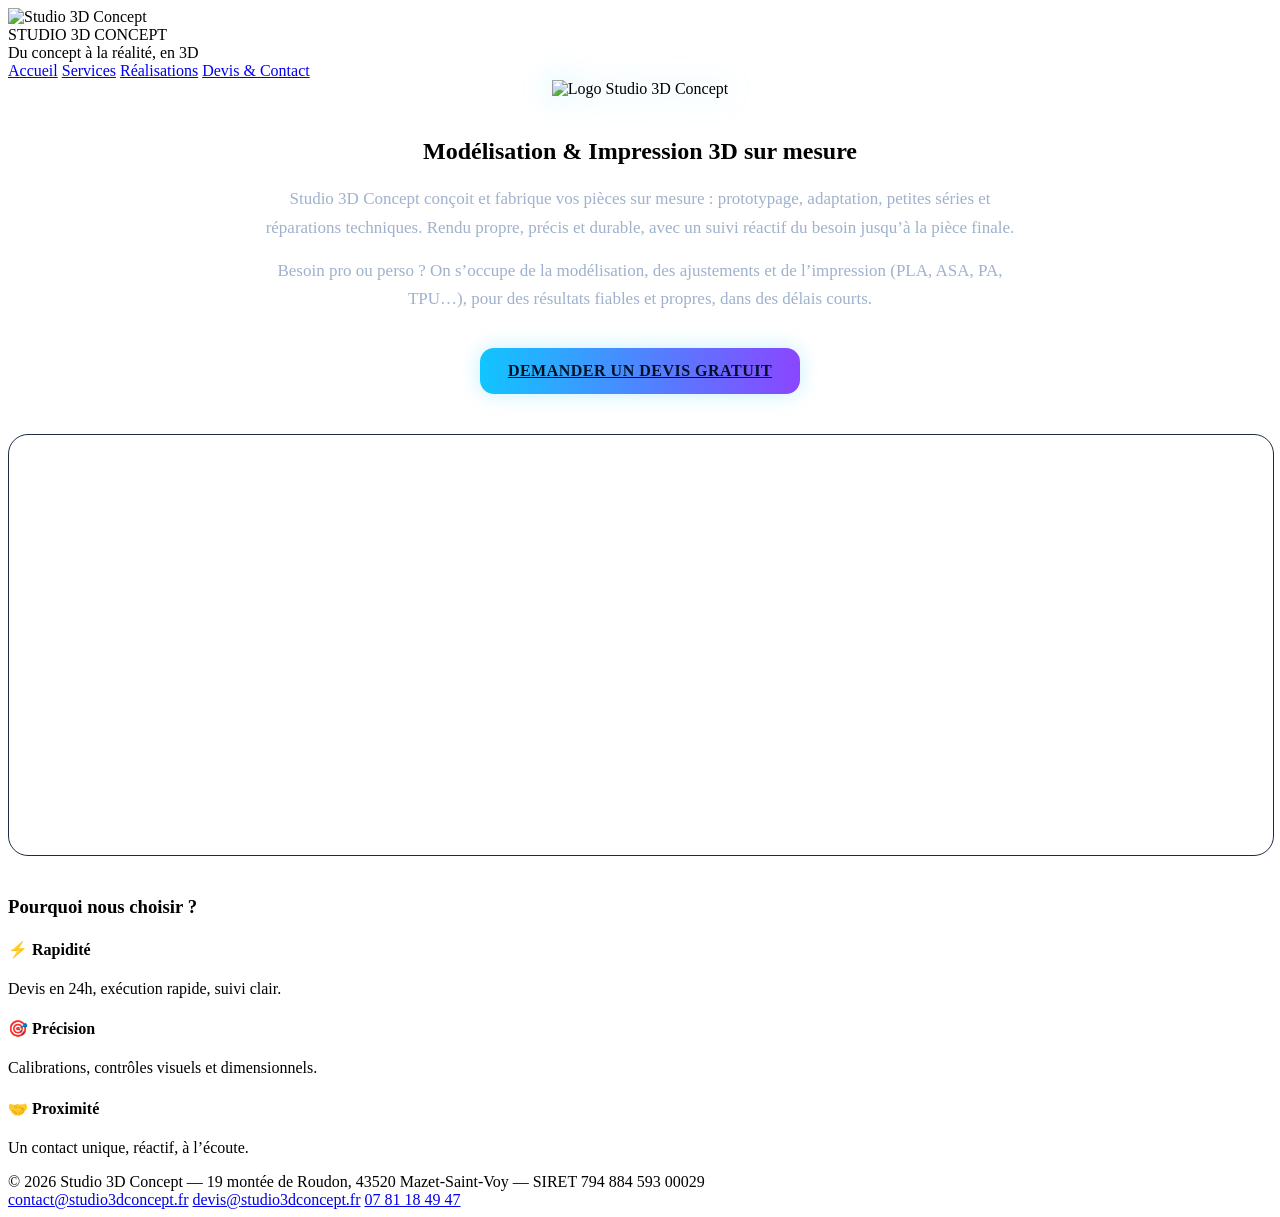
==== commit 20099c87: "Add files via upload" ====
--- a/index.html
+++ b/index.html
@@ -1,61 +1,185 @@
 <!DOCTYPE html>
 <html lang="fr">
 <head>
-<meta charset="utf-8" />
-<meta name="viewport" content="width=device-width, initial-scale=1" />
-<title>Studio 3D Concept – Modélisation & Impression 3D</title>
-<base href="/studio3dconcept/">
-<link rel="stylesheet" href="app.css" />
+  <meta charset="UTF-8" />
+  <meta name="viewport" content="width=device-width, initial-scale=1" />
+  <title>Studio 3D Concept | Modélisation & Impression 3D sur mesure en Haute-Loire</title>
+
+  <!-- SEO de base -->
+  <meta name="description" content="Studio 3D Concept à Mazet-Saint-Voy (43) : modélisation et impression 3D sur mesure. Du prototype à la petite série, rendu propre, précis et rapide. Devis gratuit." />
+  <meta name="keywords" content="impression 3D, modélisation 3D, prototype, Haute-Loire, Studio 3D Concept, pièce sur mesure, prototypage, réparation, petite série, Mazet-Saint-Voy" />
+  <meta name="robots" content="index, follow" />
+  <meta name="author" content="Studio 3D Concept" />
+
+  <!-- Open Graph / partage -->
+  <meta property="og:type" content="website" />
+  <meta property="og:title" content="Studio 3D Concept | Du concept à la réalité, en 3D" />
+  <meta property="og:description" content="Modélisation & Impression 3D sur mesure — prototypes, adaptations, réparations et petites séries." />
+  <meta property="og:url" content="https://studio3dconcept.fr" />
+  <meta property="og:image" content="https://studio3dconcept.fr/assets/img/logo-Picsart-BackgroundRemover.png" />
+
+  <!-- Favicon -->
+  <link rel="icon" type="image/png" href="assets/img/logo-Picsart-BackgroundRemover.png" />
+
+  <!-- Google Search Console -->
+  <meta name="google-site-verification" content="google74eea934f2aa5e06" />
+
+  <!-- Google Analytics (GA4) -->
+  <!-- Google tag (gtag.js) -->
+  <script async src="https://www.googletagmanager.com/gtag/js?id=G-MCQ4XC82R2"></script>
+  <script>
+    window.dataLayer = window.dataLayer || [];
+    function gtag(){dataLayer.push(arguments);}
+    gtag('js', new Date());
+    gtag('config', 'G-MCQ4XC82R2');
+  </script>
+
+  <!-- Données structurées (référencement local) -->
+  <script type="application/ld+json">
+  {
+    "@context": "https://schema.org",
+    "@type": "LocalBusiness",
+    "name": "Studio 3D Concept",
+    "image": "https://studio3dconcept.fr/assets/img/logo-Picsart-BackgroundRemover.png",
+    "url": "https://studio3dconcept.fr",
+    "telephone": "+33781184947",
+    "email": "contact@studio3dconcept.fr",
+    "address": {
+      "@type": "PostalAddress",
+      "streetAddress": "19 montée de Roudon",
+      "postalCode": "43520",
+      "addressLocality": "Mazet-Saint-Voy",
+      "addressCountry": "FR"
+    },
+    "description": "Modélisation et impression 3D sur mesure : prototypes, ajustements, réparations et petites séries."
+  }
+  </script>
+
+  <!-- CSS global -->
+  <link rel="stylesheet" href="assets/css/app.css" />
+
+  <!-- Styles page -->
+  <style>
+    .hero-logo{width:160px;height:auto;margin-bottom:20px;filter:drop-shadow(0 0 15px rgba(17,197,255,.3))}
+    .intro-text{max-width:780px;margin:14px auto;color:#9fb1cc;font-size:17px;line-height:1.7}
+    .cta-btn{display:inline-block;margin-top:20px;padding:14px 28px;border-radius:14px;
+      background:linear-gradient(90deg,#11c5ff,#8a46ff);color:#001122;font-weight:800;text-transform:uppercase;letter-spacing:.5px;
+      box-shadow:0 0 20px rgba(17,197,255,.25);transition:transform .2s,opacity .2s}
+    .cta-btn:hover{transform:translateY(-2px);opacity:.9}
+    .carousel{width:100%;height:420px;border-radius:20px;overflow:hidden;position:relative;border:1px solid #1f2b45;margin:40px auto}
+    .carousel img{position:absolute;inset:0;width:100%;height:100%;object-fit:cover;opacity:0;transition:opacity 1s ease-in-out}
+    .carousel img.active{opacity:1}
+    @media (max-width:700px){.carousel{height:300px}}
+  </style>
 </head>
+
 <body>
-<header class="site">
-<a class="brand" href="index.html">
-<img src="logo1.jpg" alt="Logo" onerror="this.style.display='none'">
-<span>Studio 3D Concept</span>
-</a>
-<nav>
-<a class="active" href="index.html">Accueil</a>
-<a href="services.html">Services</a>
-<a href="realisations.html">Réalisations</a>
-<a href="contact.html">Devis & Contact</a>
-</nav>
-</header>
+  <!-- HEADER -->
+  <header class="hdr">
+    <div class="container topbar">
+      <img src="assets/img/logo-Picsart-BackgroundRemover.png" alt="Studio 3D Concept" class="logo" />
+      <div>
+        <div class="brand">STUDIO 3D CONCEPT</div>
+        <div class="tag">Du concept à la réalité, en 3D</div>
+      </div>
+    </div>
+    <nav class="container nav">
+      <a href="./index.html" aria-current="page">Accueil</a>
+      <a href="./services.html">Services</a>
+      <a href="./realisations.html">Réalisations</a>
+      <a href="./contact.html">Devis & Contact</a>
+    </nav>
+  </header>
 
+  <!-- CONTENU -->
+  <main class="container">
+    <!-- HERO -->
+    <section class="hero" style="text-align:center">
+      <img src="assets/img/logo-Picsart-BackgroundRemover.png" alt="Logo Studio 3D Concept" class="hero-logo" />
+      <h1>Modélisation & Impression 3D sur mesure</h1>
+      <p class="intro-text">
+        Studio 3D Concept conçoit et fabrique vos pièces sur mesure : prototypage, adaptation,
+        petites séries et réparations techniques. Rendu propre, précis et durable, avec un suivi
+        réactif du besoin jusqu’à la pièce finale.
+      </p>
+      <p class="intro-text">
+        Besoin pro ou perso ? On s’occupe de la modélisation, des ajustements et de l’impression
+        (PLA, ASA, PA, TPU…), pour des résultats fiables et propres, dans des délais courts.
+      </p>
+      <a href="./contact.html" class="cta-btn">Demander un devis gratuit</a>
+    </section>
 
-<main>
-<section class="hero">
-<h1>Modélisation & Impression 3D sur mesure</h1>
-<p>Prototypage, pièces techniques, petites séries. Matériaux : PLA, ASA, PA, TPU…</p>
-<a class="btn" href="contact.html">Demander un devis</a>
-</section>
+    <!-- CARROUSEL -->
+    <section>
+      <div class="carousel" id="carousel">
+        <img src="assets/img/logo1.jpg" alt="Pièce 3D 1" class="active" />
+        <img src="assets/img/gallery2.jpg" alt="Pièce 3D 2" />
+        <img src="assets/img/gallery3.jpg" alt="Pièce 3D 3" />
+        <img src="assets/img/gallery4.jpg" alt="Pièce 3D 4" />
+      </div>
+    </section>
 
+    <!-- VALEURS -->
+    <section>
+      <div class="card">
+        <h3>Pourquoi nous choisir ?</h3>
+        <div class="grid-3">
+          <div class="pill"><h4>⚡ Rapidité</h4><p class="lead">Devis en 24h, exécution rapide, suivi clair.</p></div>
+          <div class="pill"><h4>🎯 Précision</h4><p class="lead">Calibrations, contrôles visuels et dimensionnels.</p></div>
+          <div class="pill"><h4>🤝 Proximité</h4><p class="lead">Un contact unique, réactif, à l’écoute.</p></div>
+        </div>
+      </div>
+    </section>
+  </main>
 
-<section class="grid">
-<article class="card">
-<h3>Réactivité</h3>
-<p>De la demande au devis en 24–48h.</p>
-</article>
-<article class="card">
-<h3>Qualité</h3>
-<p>Finitions propres, tolérances serrées.</p>
-</article>
-<article class="card">
-<h3>Matériaux</h3>
-<p>PLA, ASA, PA, TPU selon votre usage.</p>
-</article>
-</section>
+  <!-- FOOTER -->
+  <footer class="foot">
+    <div class="container">
+      © <span id="year"></span> Studio 3D Concept — 19 montée de Roudon, 43520 Mazet-Saint-Voy — SIRET 794 884 593 00029
+      <div class="contacts">
+        <a href="mailto:contact@studio3dconcept.fr">contact@studio3dconcept.fr</a>
+        <a href="mailto:devis@studio3dconcept.fr">devis@studio3dconcept.fr</a>
+        <a href="tel:+33781184947">07 81 18 49 47</a>
+      </div>
+    </div>
+  </footer>
 
+  <!-- JS global (si tu as un app.css/app.js) -->
+  <script src="assets/js/main.js"></script>
 
-<section class="cta card">
-<h2>Un besoin précis ?</h2>
-<p>Envoyez vos photos/plan. Upload lourd accepté.</p>
-<a class="btn" href="contact.html">Je décris mon projet</a>
-</section>
-</main>
+  <!-- JS page : année + carrousel robuste -->
+  <script>
+    document.addEventListener('DOMContentLoaded', () => {
+      const y = document.getElementById('year');
+      if (y) y.textContent = new Date().getFullYear();
 
+      const box = document.getElementById('carousel');
+      if (!box) return;
 
-<footer>
-<small>© Studio 3D Concept</small>
-</footer>
+      const nodes = [...box.querySelectorAll('img')];
+      if (!nodes.length) return;
+
+      const ok = [];
+      let left = nodes.length;
+
+      function start() {
+        if (!ok.length) return;
+        ok.forEach((img, i) => img.classList.toggle('active', i === 0));
+        let i = 0;
+        setInterval(() => {
+          ok[i].classList.remove('active');
+          i = (i + 1) % ok.length;
+          ok[i].classList.add('active');
+        }, 5000);
+      }
+
+      nodes.forEach(img => {
+        const t = new Image();
+        t.onload  = () => { ok.push(img); if (--left === 0) start(); };
+        t.onerror = () => { img.remove();  if (--left === 0) start(); };
+        t.src = img.src;
+      });
+    });
+  </script>
 </body>
-</html>+</html>
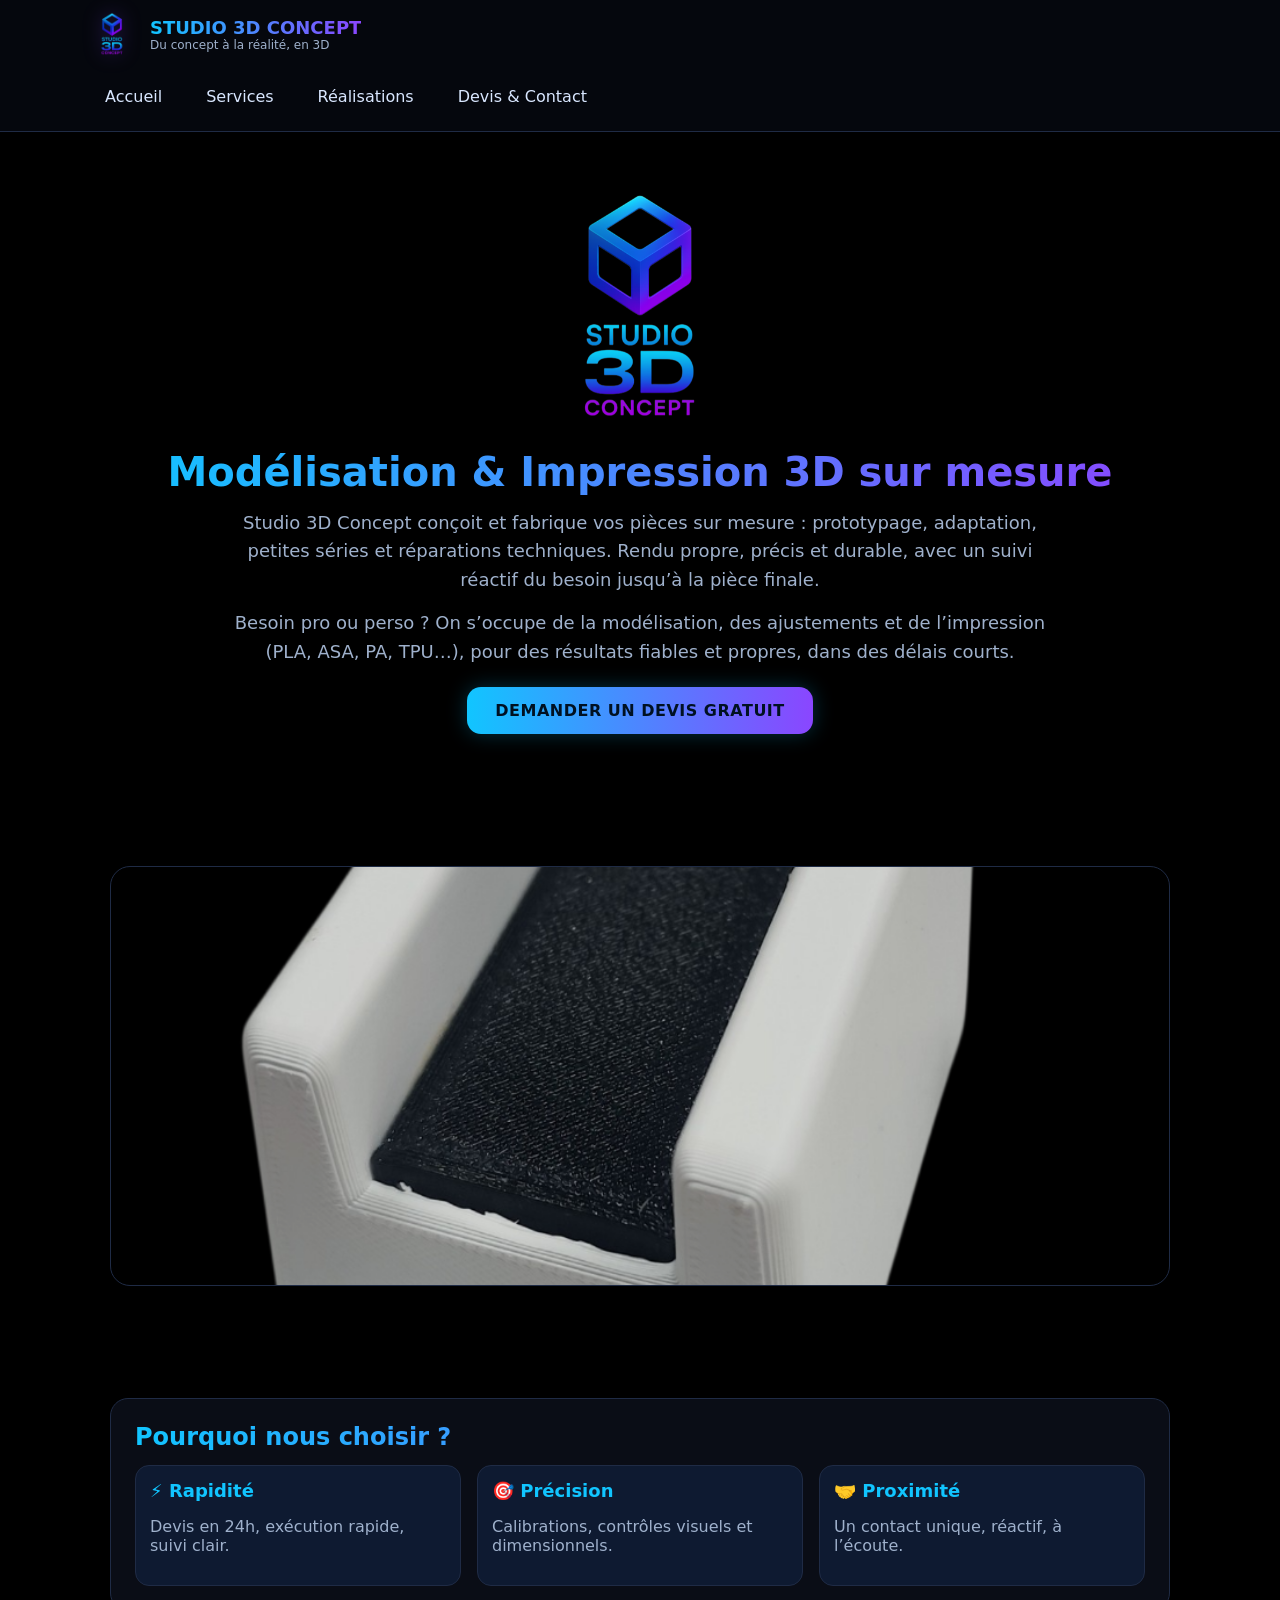
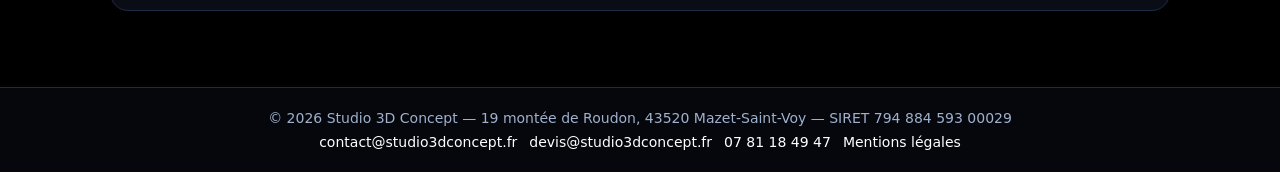
==== commit 47e4d215: "Update index.html" ====
--- a/index.html
+++ b/index.html
@@ -16,16 +16,15 @@
   <meta property="og:title" content="Studio 3D Concept | Du concept à la réalité, en 3D" />
   <meta property="og:description" content="Modélisation & Impression 3D sur mesure — prototypes, adaptations, réparations et petites séries." />
   <meta property="og:url" content="https://studio3dconcept.fr" />
-  <meta property="og:image" content="https://studio3dconcept.fr/assets/img/logo-Picsart-BackgroundRemover.png" />
+  <meta property="og:image" content="https://studio3dconcept.fr/assets/img/logo.png" />
 
   <!-- Favicon -->
-  <link rel="icon" type="image/png" href="assets/img/logo-Picsart-BackgroundRemover.png" />
+  <link rel="icon" type="image/png" href="/assets/img/logo.png" />
 
   <!-- Google Search Console -->
   <meta name="google-site-verification" content="google74eea934f2aa5e06" />
 
   <!-- Google Analytics (GA4) -->
-  <!-- Google tag (gtag.js) -->
   <script async src="https://www.googletagmanager.com/gtag/js?id=G-MCQ4XC82R2"></script>
   <script>
     window.dataLayer = window.dataLayer || [];
@@ -34,13 +33,13 @@
     gtag('config', 'G-MCQ4XC82R2');
   </script>
 
-  <!-- Données structurées (référencement local) -->
+  <!-- Données structurées -->
   <script type="application/ld+json">
   {
     "@context": "https://schema.org",
     "@type": "LocalBusiness",
     "name": "Studio 3D Concept",
-    "image": "https://studio3dconcept.fr/assets/img/logo-Picsart-BackgroundRemover.png",
+    "image": "https://studio3dconcept.fr/assets/img/logo.png",
     "url": "https://studio3dconcept.fr",
     "telephone": "+33781184947",
     "email": "contact@studio3dconcept.fr",
@@ -60,7 +59,15 @@
 
   <!-- Styles page -->
   <style>
-    .hero-logo{width:160px;height:auto;margin-bottom:20px;filter:drop-shadow(0 0 15px rgba(17,197,255,.3))}
+    /* ✅ flou / halo supprimés ici */
+    .hero-logo {
+      width:160px;
+      height:auto;
+      margin-bottom:20px;
+      filter:none !important;
+      box-shadow:none !important;
+    }
+
     .intro-text{max-width:780px;margin:14px auto;color:#9fb1cc;font-size:17px;line-height:1.7}
     .cta-btn{display:inline-block;margin-top:20px;padding:14px 28px;border-radius:14px;
       background:linear-gradient(90deg,#11c5ff,#8a46ff);color:#001122;font-weight:800;text-transform:uppercase;letter-spacing:.5px;
@@ -77,7 +84,7 @@
   <!-- HEADER -->
   <header class="hdr">
     <div class="container topbar">
-      <img src="assets/img/logo-Picsart-BackgroundRemover.png" alt="Studio 3D Concept" class="logo" />
+      <img src="/assets/img/logo.png" alt="Studio 3D Concept" class="logo" />
       <div>
         <div class="brand">STUDIO 3D CONCEPT</div>
         <div class="tag">Du concept à la réalité, en 3D</div>
@@ -93,9 +100,8 @@
 
   <!-- CONTENU -->
   <main class="container">
-    <!-- HERO -->
     <section class="hero" style="text-align:center">
-      <img src="assets/img/logo-Picsart-BackgroundRemover.png" alt="Logo Studio 3D Concept" class="hero-logo" />
+      <img src="/assets/img/logo.png" alt="Logo Studio 3D Concept" class="hero-logo" />
       <h1>Modélisation & Impression 3D sur mesure</h1>
       <p class="intro-text">
         Studio 3D Concept conçoit et fabrique vos pièces sur mesure : prototypage, adaptation,
@@ -109,7 +115,6 @@
       <a href="./contact.html" class="cta-btn">Demander un devis gratuit</a>
     </section>
 
-    <!-- CARROUSEL -->
     <section>
       <div class="carousel" id="carousel">
         <img src="assets/img/logo1.jpg" alt="Pièce 3D 1" class="active" />
@@ -119,7 +124,6 @@
       </div>
     </section>
 
-    <!-- VALEURS -->
     <section>
       <div class="card">
         <h3>Pourquoi nous choisir ?</h3>
@@ -132,36 +136,29 @@
     </section>
   </main>
 
-  <!-- FOOTER -->
   <footer class="foot">
     <div class="container">
       © <span id="year"></span> Studio 3D Concept — 19 montée de Roudon, 43520 Mazet-Saint-Voy — SIRET 794 884 593 00029
       <div class="contacts">
-        <a href="mailto:contact@studio3dconcept.fr">contact@studio3dconcept.fr</a>
-        <a href="mailto:devis@studio3dconcept.fr">devis@studio3dconcept.fr</a>
-        <a href="tel:+33781184947">07 81 18 49 47</a>
-      </div>
+  <a href="mailto:contact@studio3dconcept.fr">contact@studio3dconcept.fr</a>
+  <a href="mailto:devis@studio3dconcept.fr">devis@studio3dconcept.fr</a>
+  <a href="tel:+33781184947">07 81 18 49 47</a>
+  <a href="mentions-legales.html">Mentions légales</a>
+</div>
     </div>
   </footer>
 
-  <!-- JS global (si tu as un app.css/app.js) -->
   <script src="assets/js/main.js"></script>
-
-  <!-- JS page : année + carrousel robuste -->
   <script>
     document.addEventListener('DOMContentLoaded', () => {
       const y = document.getElementById('year');
       if (y) y.textContent = new Date().getFullYear();
-
       const box = document.getElementById('carousel');
       if (!box) return;
-
       const nodes = [...box.querySelectorAll('img')];
       if (!nodes.length) return;
-
       const ok = [];
       let left = nodes.length;
-
       function start() {
         if (!ok.length) return;
         ok.forEach((img, i) => img.classList.toggle('active', i === 0));
@@ -172,7 +169,6 @@
           ok[i].classList.add('active');
         }, 5000);
       }
-
       nodes.forEach(img => {
         const t = new Image();
         t.onload  = () => { ok.push(img); if (--left === 0) start(); };
--- a/assets/css/app.css
+++ b/assets/css/app.css
@@ -0,0 +1,102 @@
+:root{
+  --bg:#000; --text:#eaf2ff; --muted:#9fb1cc;
+  --line:#1f2b45; --card:#0a0d16;
+  --c1:#11c5ff; --c2:#8a46ff;
+}
+*{box-sizing:border-box} html,body{margin:0}
+body{background:var(--bg);color:var(--text);font-family:Inter,system-ui,Arial,sans-serif}
+a{color:var(--c1);text-decoration:none} a:hover{text-decoration:underline}
+.container{max-width:1100px;margin:0 auto;padding:0 20px}
+
+/* Header + nav */
+.hdr{border-bottom:1px solid var(--line);background:#05070d}
+.topbar{display:flex;align-items:center;gap:16px;padding:12px 0}
+.logo{width:44px;height:44px;object-fit:contain;filter:drop-shadow(0 0 10px rgba(138,70,255,.35))}
+.brand{font-weight:800;font-size:18px;background:linear-gradient(90deg,var(--c1),var(--c2));-webkit-background-clip:text;color:transparent}
+.tag{color:var(--muted);font-size:12px}
+.nav{display:flex;gap:14px;flex-wrap:wrap;padding:8px 0 14px}
+.nav a{padding:10px 14px;border:1px solid transparent;border-radius:10px;color:#d9e7ff}
+.nav a.active,.nav a:hover{border-color:var(--line);background:#0e1a31}
+
+/* Sections */
+.hero{padding:56px 0;text-align:center}
+.hero h1,.hero h2{margin:0;font-size:40px;font-weight:800;background:linear-gradient(90deg,var(--c1),var(--c2));-webkit-background-clip:text;color:transparent}
+.hero p{max-width:820px;margin:14px auto 0;color:var(--muted);font-size:18px;line-height:1.6}
+section{padding:36px 0}
+.card{background:var(--card);border:1px solid var(--line);border-radius:18px;padding:24px}
+.grid-2{display:grid;grid-template-columns:repeat(2,minmax(0,1fr));gap:16px}
+.grid-3{display:grid;grid-template-columns:repeat(3,minmax(0,1fr));gap:16px}
+@media (max-width:900px){.grid-2,.grid-3{grid-template-columns:1fr}}
+h3{margin:0 0 14px;font-size:24px;font-weight:800;background:linear-gradient(90deg,var(--c1),var(--c2));-webkit-background-clip:text;color:transparent}
+.lead{color:var(--muted)}
+.pill{background:#0e1a31;border:1px solid var(--line);border-radius:14px;padding:14px}
+.pill h4{margin:0 0 6px;color:var(--c1);font-size:18px}
+
+/* Gallery */
+.gallery{display:grid;grid-template-columns:repeat(auto-fit,minmax(180px,1fr));gap:14px}
+.thumb{aspect-ratio:1/1;border-radius:14px;overflow:hidden;border:1px solid var(--line);background:#0e1a31;cursor:pointer}
+.thumb img{width:100%;height:100%;object-fit:cover;transition:transform .25s,opacity .25s}
+.thumb:hover img{transform:scale(1.04);opacity:.95}
+
+/* Form + footer */
+form{display:grid;gap:12px;max-width:560px;margin:0 auto}
+input,textarea{background:#0e1a31;border:1px solid var(--line);border-radius:12px;color:var(--text);padding:12px;font:inherit}
+textarea{min-height:130px}
+button{background:linear-gradient(90deg,var(--c1),var(--c2));color:#001122;font-weight:800;padding:12px 18px;border:none;border-radius:12px;cursor:pointer}
+button:hover{opacity:.9}
+.foot{margin-top:40px;border-top:1px solid var(--line);background:#05070d;padding:22px 0;text-align:center;color:var(--muted);font-size:14px}
+.foot .contacts{margin-top:8px;display:flex;gap:12px;flex-wrap:wrap;justify-content:center}
+.foot .contacts a{color:#fff}
+/* HERO logo et texte */
+.hero-logo{
+  width:160px;
+  height:auto;
+  margin-bottom:20px;
+  filter:drop-shadow(0 0 15px rgba(17,197,255,.3));
+}
+.intro-text{
+  max-width:780px;
+  margin:14px auto;
+  color:var(--muted);
+  font-size:17px;
+  line-height:1.7;
+}
+.cta-btn{
+  display:inline-block;
+  margin-top:20px;
+  padding:14px 28px;
+  border-radius:14px;
+  background:linear-gradient(90deg,var(--c1),var(--c2));
+  color:#001122;
+  font-weight:800;
+  text-transform:uppercase;
+  letter-spacing:.5px;
+  box-shadow:0 0 20px rgba(17,197,255,.25);
+  transition:transform .2s,opacity .2s;
+}
+.cta-btn:hover{
+  transform:translateY(-2px);
+  opacity:.9;
+}
+
+/* CARROUSEL */
+.carousel{
+  width:100%;
+  height:420px;
+  border-radius:20px;
+  overflow:hidden;
+  position:relative;
+  border:1px solid var(--line);
+  margin:40px auto;
+}
+.carousel img{
+  position:absolute;
+  width:100%;
+  height:100%;
+  object-fit:cover;
+  opacity:0;
+  transition:opacity 1s ease-in-out;
+}
+.carousel img.active{
+  opacity:1;
+}
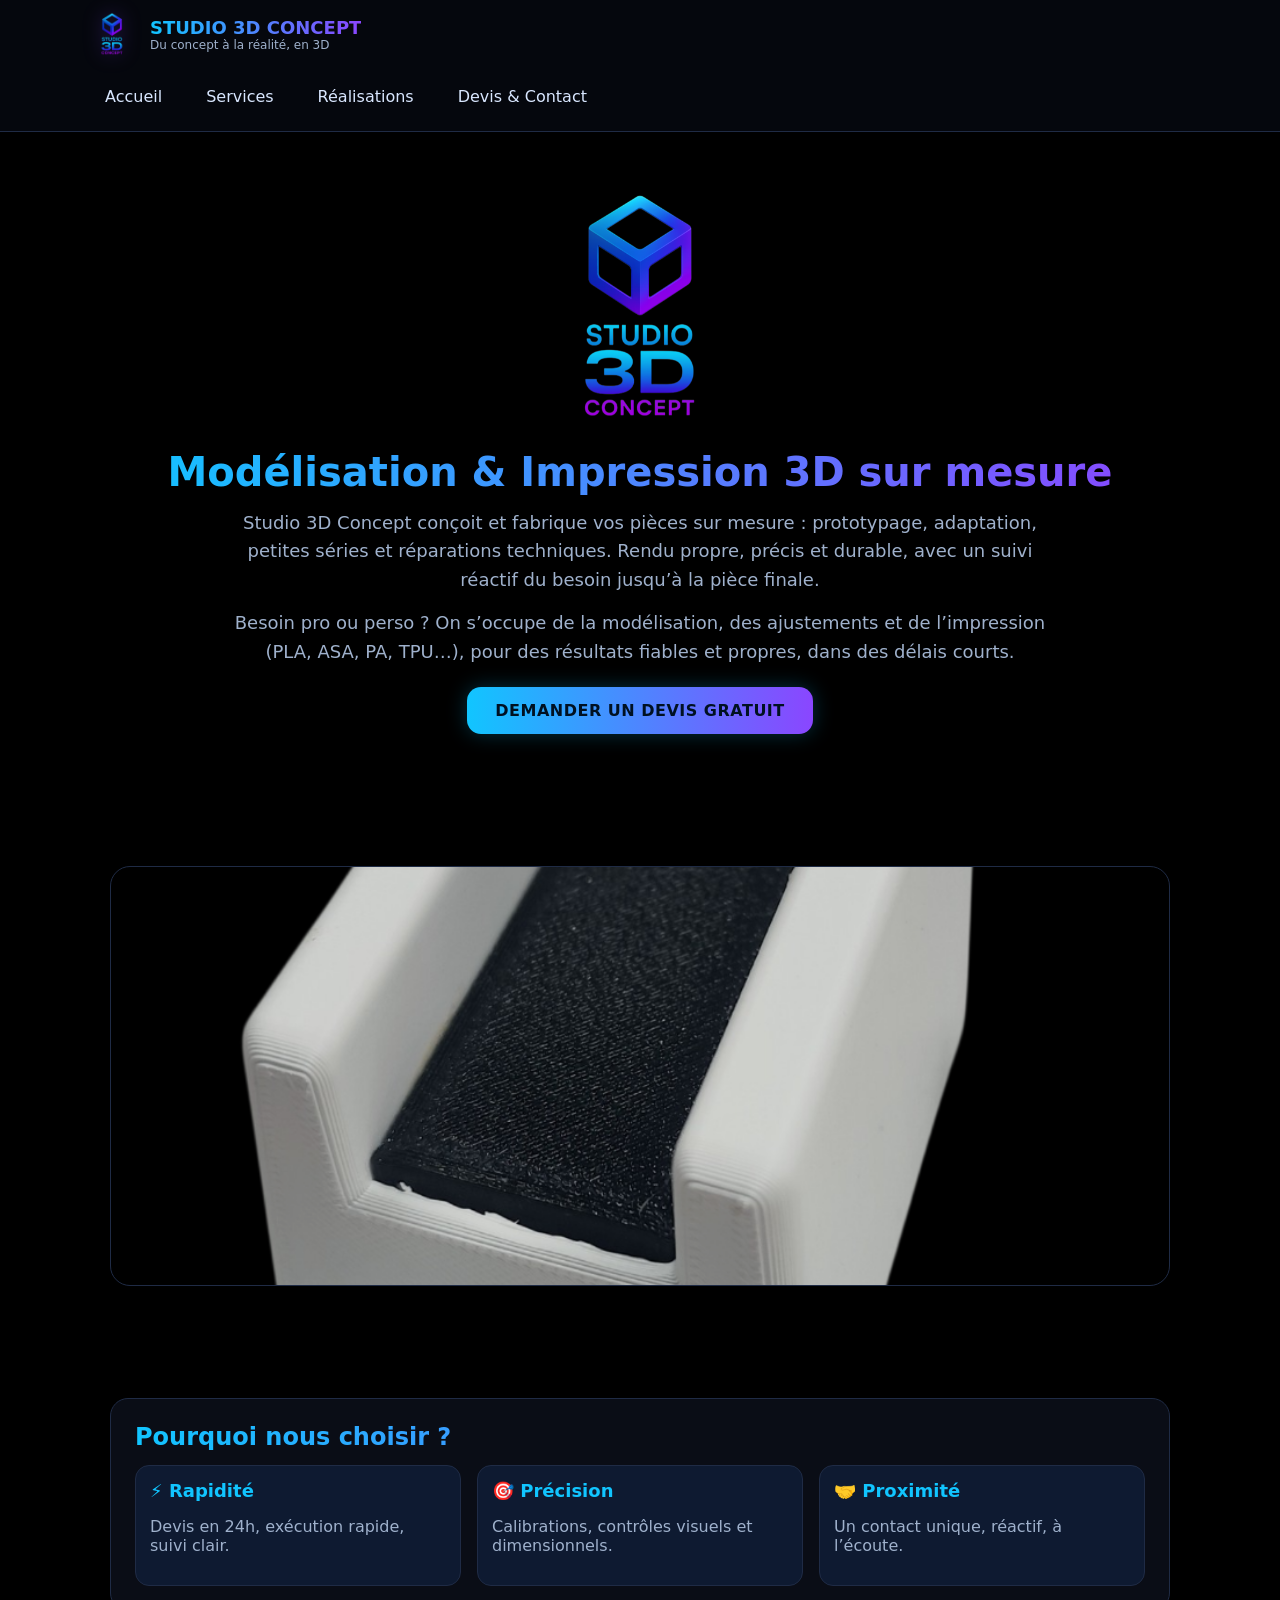
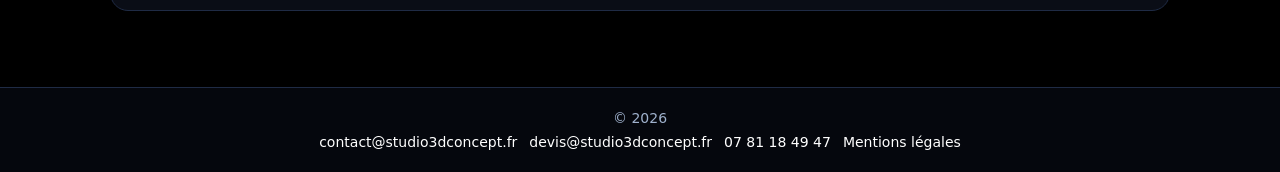
==== commit ccdaed36: "Update index.html" ====
--- a/index.html
+++ b/index.html
@@ -138,8 +138,8 @@
 
   <footer class="foot">
     <div class="container">
-      © <span id="year"></span> Studio 3D Concept — 19 montée de Roudon, 43520 Mazet-Saint-Voy — SIRET 794 884 593 00029
-      <div class="contacts">
+      © <span id="year"></span>      
+  <div class="contacts">
   <a href="mailto:contact@studio3dconcept.fr">contact@studio3dconcept.fr</a>
   <a href="mailto:devis@studio3dconcept.fr">devis@studio3dconcept.fr</a>
   <a href="tel:+33781184947">07 81 18 49 47</a>
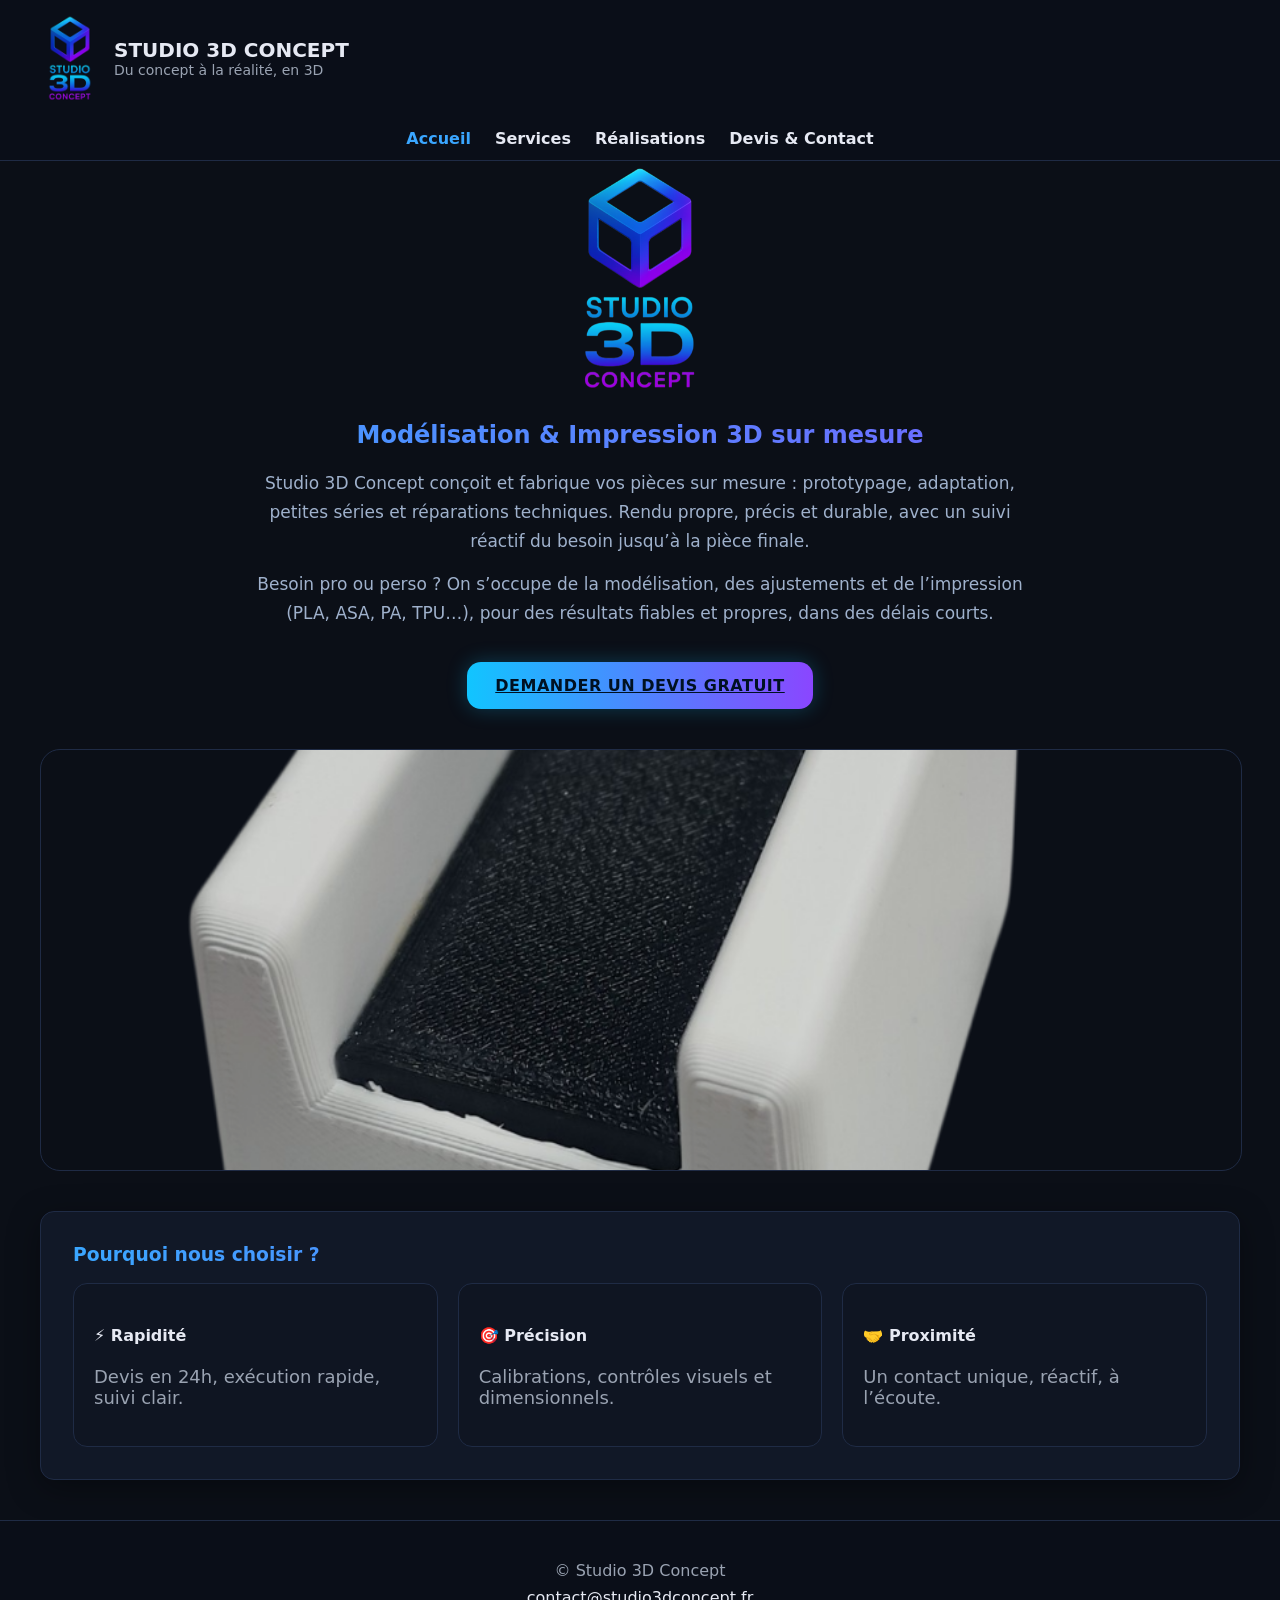
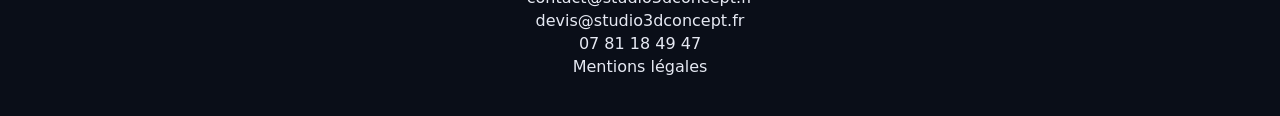
==== commit 86ea6660: "Update index.html" ====
--- a/index.html
+++ b/index.html
@@ -138,7 +138,7 @@
 
   <footer class="foot">
     <div class="container">
-      © <span id="year"></span>      
+      © <span id="y"></span> Studio 3D Concept      
   <div class="contacts">
   <a href="mailto:contact@studio3dconcept.fr">contact@studio3dconcept.fr</a>
   <a href="mailto:devis@studio3dconcept.fr">devis@studio3dconcept.fr</a>
--- a/assets/css/app.css
+++ b/assets/css/app.css
@@ -1,102 +1,173 @@
-:root{
-  --bg:#000; --text:#eaf2ff; --muted:#9fb1cc;
-  --line:#1f2b45; --card:#0a0d16;
-  --c1:#11c5ff; --c2:#8a46ff;
-}
-*{box-sizing:border-box} html,body{margin:0}
-body{background:var(--bg);color:var(--text);font-family:Inter,system-ui,Arial,sans-serif}
-a{color:var(--c1);text-decoration:none} a:hover{text-decoration:underline}
-.container{max-width:1100px;margin:0 auto;padding:0 20px}
-
-/* Header + nav */
-.hdr{border-bottom:1px solid var(--line);background:#05070d}
-.topbar{display:flex;align-items:center;gap:16px;padding:12px 0}
-.logo{width:44px;height:44px;object-fit:contain;filter:drop-shadow(0 0 10px rgba(138,70,255,.35))}
-.brand{font-weight:800;font-size:18px;background:linear-gradient(90deg,var(--c1),var(--c2));-webkit-background-clip:text;color:transparent}
-.tag{color:var(--muted);font-size:12px}
-.nav{display:flex;gap:14px;flex-wrap:wrap;padding:8px 0 14px}
-.nav a{padding:10px 14px;border:1px solid transparent;border-radius:10px;color:#d9e7ff}
-.nav a.active,.nav a:hover{border-color:var(--line);background:#0e1a31}
-
-/* Sections */
-.hero{padding:56px 0;text-align:center}
-.hero h1,.hero h2{margin:0;font-size:40px;font-weight:800;background:linear-gradient(90deg,var(--c1),var(--c2));-webkit-background-clip:text;color:transparent}
-.hero p{max-width:820px;margin:14px auto 0;color:var(--muted);font-size:18px;line-height:1.6}
-section{padding:36px 0}
-.card{background:var(--card);border:1px solid var(--line);border-radius:18px;padding:24px}
-.grid-2{display:grid;grid-template-columns:repeat(2,minmax(0,1fr));gap:16px}
-.grid-3{display:grid;grid-template-columns:repeat(3,minmax(0,1fr));gap:16px}
-@media (max-width:900px){.grid-2,.grid-3{grid-template-columns:1fr}}
-h3{margin:0 0 14px;font-size:24px;font-weight:800;background:linear-gradient(90deg,var(--c1),var(--c2));-webkit-background-clip:text;color:transparent}
-.lead{color:var(--muted)}
-.pill{background:#0e1a31;border:1px solid var(--line);border-radius:14px;padding:14px}
-.pill h4{margin:0 0 6px;color:var(--c1);font-size:18px}
-
-/* Gallery */
-.gallery{display:grid;grid-template-columns:repeat(auto-fit,minmax(180px,1fr));gap:14px}
-.thumb{aspect-ratio:1/1;border-radius:14px;overflow:hidden;border:1px solid var(--line);background:#0e1a31;cursor:pointer}
-.thumb img{width:100%;height:100%;object-fit:cover;transition:transform .25s,opacity .25s}
-.thumb:hover img{transform:scale(1.04);opacity:.95}
-
-/* Form + footer */
-form{display:grid;gap:12px;max-width:560px;margin:0 auto}
-input,textarea{background:#0e1a31;border:1px solid var(--line);border-radius:12px;color:var(--text);padding:12px;font:inherit}
-textarea{min-height:130px}
-button{background:linear-gradient(90deg,var(--c1),var(--c2));color:#001122;font-weight:800;padding:12px 18px;border:none;border-radius:12px;cursor:pointer}
-button:hover{opacity:.9}
-.foot{margin-top:40px;border-top:1px solid var(--line);background:#05070d;padding:22px 0;text-align:center;color:var(--muted);font-size:14px}
-.foot .contacts{margin-top:8px;display:flex;gap:12px;flex-wrap:wrap;justify-content:center}
-.foot .contacts a{color:#fff}
-/* HERO logo et texte */
-.hero-logo{
-  width:160px;
-  height:auto;
-  margin-bottom:20px;
-  filter:drop-shadow(0 0 15px rgba(17,197,255,.3));
-}
-.intro-text{
-  max-width:780px;
-  margin:14px auto;
-  color:var(--muted);
-  font-size:17px;
-  line-height:1.7;
-}
-.cta-btn{
-  display:inline-block;
-  margin-top:20px;
-  padding:14px 28px;
-  border-radius:14px;
-  background:linear-gradient(90deg,var(--c1),var(--c2));
-  color:#001122;
-  font-weight:800;
-  text-transform:uppercase;
-  letter-spacing:.5px;
-  box-shadow:0 0 20px rgba(17,197,255,.25);
-  transition:transform .2s,opacity .2s;
-}
-.cta-btn:hover{
-  transform:translateY(-2px);
-  opacity:.9;
+:root {
+  --bg: #0b0f17;
+  --card: #111827;
+  --border: #1f2b45;
+  --text: #e6e9f3;
+  --muted: #9aa3b2;
+  --grad1: #3aa6ff;
+  --grad2: #7a5cff;
+  --radius: 14px;
 }
 
-/* CARROUSEL */
-.carousel{
-  width:100%;
-  height:420px;
-  border-radius:20px;
-  overflow:hidden;
-  position:relative;
-  border:1px solid var(--line);
-  margin:40px auto;
+body {
+  margin: 0;
+  padding: 0;
+  font-family: "Inter", system-ui, sans-serif;
+  background: var(--bg);
+  color: var(--text);
 }
-.carousel img{
-  position:absolute;
-  width:100%;
-  height:100%;
-  object-fit:cover;
-  opacity:0;
-  transition:opacity 1s ease-in-out;
+
+.container {
+  width: 100%;
+  max-width: 1200px;
+  margin: 0 auto;
+  padding: 0 16px;
 }
-.carousel img.active{
-  opacity:1;
+
+/* === HEADER === */
+.hdr {
+  background: rgba(10, 14, 25, 0.95);
+  border-bottom: 1px solid var(--border);
 }
+
+.topbar {
+  display: flex;
+  align-items: center;
+  gap: 14px;
+  padding: 14px 0;
+}
+
+.topbar .brand {
+  font-size: 20px;
+  font-weight: 700;
+}
+
+.topbar .tag {
+  font-size: 14px;
+  color: var(--muted);
+}
+
+.hdr .logo {
+  width: 60px;
+  height: auto;
+  border-radius: 12px;
+}
+
+.nav {
+  display: flex;
+  gap: 24px;
+  padding: 12px 0;
+  justify-content: center;
+}
+
+.nav a {
+  color: var(--text);
+  text-decoration: none;
+  font-weight: 600;
+  transition: color 0.2s;
+}
+.nav a:hover,
+.nav a[aria-current="page"] {
+  color: var(--grad1);
+}
+
+/* === SECTIONS === */
+.card {
+  background: var(--card);
+  border: 1px solid var(--border);
+  border-radius: var(--radius);
+  padding: 32px;
+  margin-bottom: 40px;
+  box-shadow: 0 8px 32px rgba(0, 0, 0, 0.35);
+}
+
+h1, h2, h3 {
+  margin-top: 0;
+  background: linear-gradient(90deg, var(--grad1), var(--grad2));
+  -webkit-background-clip: text;
+  color: transparent;
+}
+
+.lead {
+  color: var(--muted);
+  font-size: 18px;
+}
+
+/* === GRID === */
+.grid-3 {
+  display: grid;
+  grid-template-columns: repeat(auto-fit, minmax(260px, 1fr));
+  gap: 20px;
+}
+
+.pill {
+  background: #0f1522;
+  padding: 20px;
+  border-radius: var(--radius);
+  border: 1px solid var(--border);
+}
+
+/* === BUTTONS === */
+.btn {
+  display: inline-block;
+  padding: 12px 20px;
+  border-radius: 12px;
+  font-weight: 600;
+  color: #fff;
+  background: linear-gradient(90deg, var(--grad1), var(--grad2));
+  text-decoration: none;
+  box-shadow: 0 8px 24px rgba(122, 92, 255, 0.35);
+  transition: opacity 0.2s;
+}
+.btn:hover { opacity: 0.9; }
+
+/* === FOOTER === */
+.foot {
+  background: rgba(10, 14, 25, 0.95);
+  border-top: 1px solid var(--border);
+  text-align: center;
+  padding: 40px 20px;
+  color: var(--muted);
+}
+
+.foot .contacts {
+  margin-top: 8px;
+  display: flex;
+  flex-direction: column;
+  gap: 4px;
+}
+
+.foot .contacts a {
+  color: var(--text);
+  text-decoration: none;
+}
+.foot .contacts a:hover { color: var(--grad1); }
+
+/* === GALERIE === */
+.grid-gal {
+  display: grid;
+  grid-template-columns: repeat(2, 1fr);
+  gap: 18px;
+}
+.grid-gal img {
+  width: 100%;
+  height: 280px;
+  object-fit: cover;
+  border-radius: 14px;
+  border: 1px solid var(--border);
+}
+@media (max-width: 700px) {
+  .grid-gal { grid-template-columns: 1fr; }
+  .grid-gal img { height: 220px; }
+}
+
+/* === PATCH ANTI-FLOU LOGO === */
+img.logo,
+.logo,
+.hero__logo,
+header .brand img,
+.hdr img.logo {
+  filter: none !important;
+  backdrop-filter: none !important;
+  box-shadow: none !important;
+}
